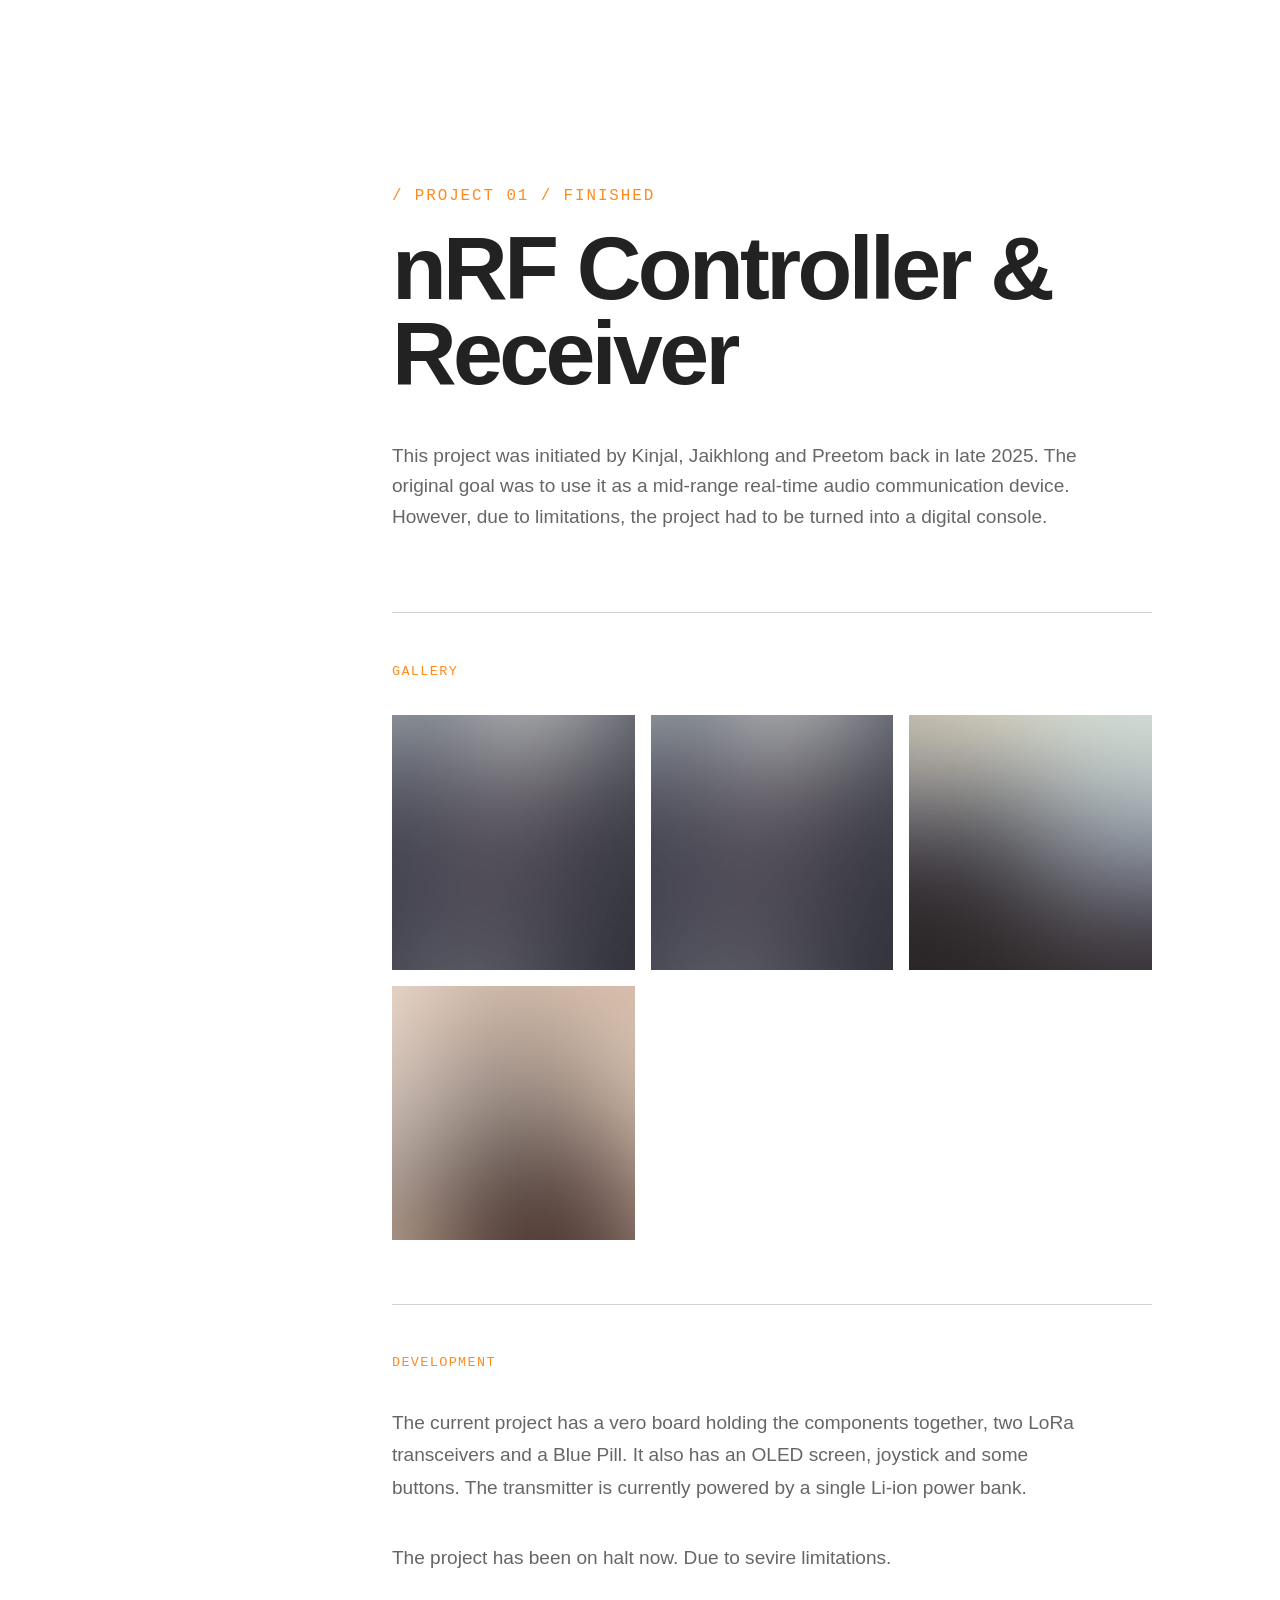
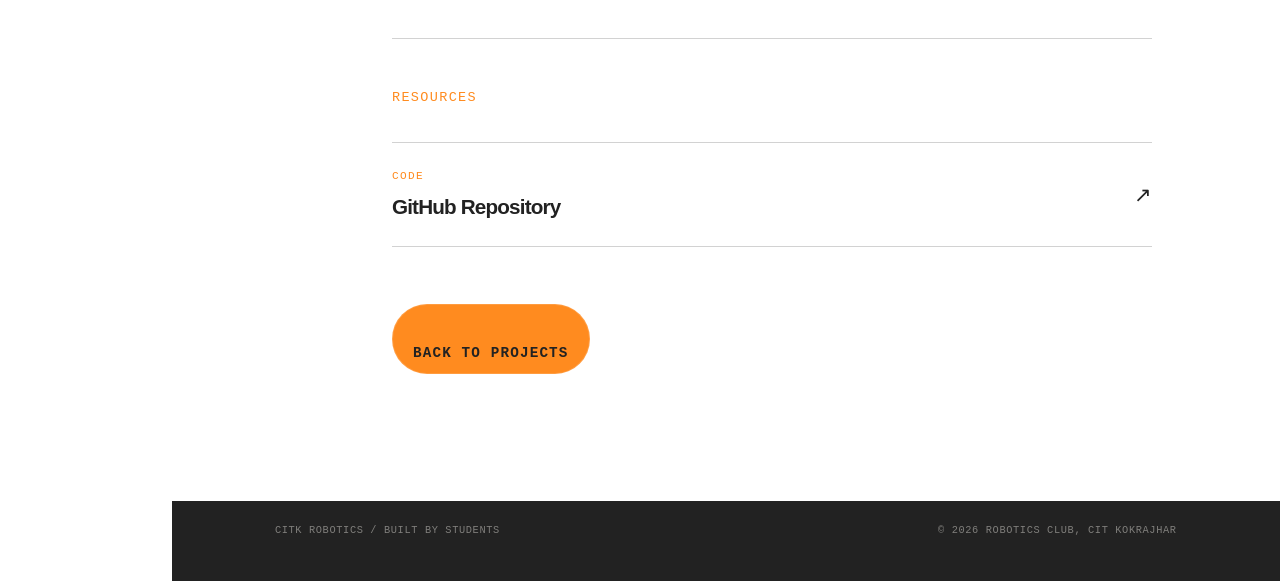
==== projects/LoRa-Console.html @ e8b90931 "the stm32 consoles from the 2025 techracy" ====
<!DOCTYPE HTML>
<html lang="en">

<head>
    <title>nRF Controller & Receiver | Robotics Club CITK</title>
    <meta charset="utf-8" />
    <meta name="viewport" content="width=device-width, initial-scale=1" />

    <link rel="stylesheet" href="../assets/css/main.css" />
    <link rel="stylesheet" href="../assets/css/project-page.css" />
    <link rel="icon" type="image/png" href="../images/ROBOTICS CLUB LOGO.png">
    <noscript>
        <link rel="stylesheet" href="../assets/css/noscript.css" />
    </noscript>
</head>
<body>

    <section id="sidebar">
        <div class="inner">
            <div class="brand"><img src="../images/HEADER LOGO.png" alt="Robotics Club CITK logo" /></div>

            <nav aria-label="Main navigation">
                <ul>
                    <li><a href="../index.html#intro">Home</a></li>
                    <li><a href="../index.html#projects" class="active" aria-current="page">Projects</a></li>
                </ul>
            </nav>
        </div>
    </section>

    <div id="wrapper">

    <main class="project-detail">


    <!-- =========================
        PROJECT HEADER
        ========================== -->

    <p class="eyebrow">
        / PROJECT 01 / FINISHED
    </p>

    <h1>
        nRF Controller & Receiver
    </h1>


    <!-- Short project description -->

    <p class="project-intro">
        This project was initiated by Kinjal, Jaikhlong and Preetom back in late 2025.
        The original goal was to use it as a mid-range real-time audio communication device.
        However, due to limitations, the project had to be turned into a digital console.
    </p>



        <!-- =========================
             SECTION 01
             GALLERY
             ========================== -->

        <section class="project-section">
            <div class="section-heading">
                <span>Gallery</span>
            </div>


            <div class="project-gallery">

                    <img
                        src="../images/pic02.jpg"
                        alt="nRF Controller & Receiver - Project prototype"
                        loading="lazy"
                    >

                    <img
                        src="../images/pic02.jpg"
                        alt="nRF Controller & Receiver - Prototype"
                        loading="lazy"
                    >

                    <img
                        src="../images/pic03.jpg"
                        alt="nRF Controller & Receiver - Electronics"
                        loading="lazy"
                    >

                    <img
                        src="../images/pic04.jpg"
                        alt="nRF Controller & Receiver - Digital console"
                        loading="lazy"
                    >
            </div>

        </section>



    <!-- =========================
    SECTION 02
    HARDWARE / OVERVIEW / ETC.
    ========================== -->

    <!-- <section class="project-section">

        
    </section> -->
    
    
    
    <!-- =========================
    SECTION 03
    ADDITIONAL INFORMATION
    ========================== -->
    
    <section class="project-section">
        
        <div class="section-heading">
            <span>Development</span>
        </div>
        <p>
            The current project has a vero board holding the components together,
            two LoRa transceivers and a Blue Pill. It also has an OLED screen,
            joystick and some buttons. The transmitter is currently powered by
            a single Li-ion power bank.
        </p>
        <p>
            The project has been on halt now. Due to sevire limitations.
        </p>

    </section>



    <!-- =========================
         SECTION 04
         RESOURCES
         ========================== -->

    <section class="project-section">

        <div class="section-heading">

            <span>Resources</span>
        </div>


        <div class="resource-list">


            <!-- GITHUB -->

            <a
                class="resource-link"
                href="https://github.com/YOUR-ORG/YOUR-REPO"
                target="_blank"
                rel="noopener noreferrer"
            >

                <div>

                    <span class="resource-type">
                        CODE
                    </span>

                    <h3>
                        GitHub Repository
                    </h3>

                </div>

                <span class="resource-arrow">
                    ↗
                </span>

            </a>

        </div>

    </section>



    <!-- =========================
         BACK TO PROJECTS
         ========================== -->

    <a
        class="button primary"
        href="../index.html#projects"
    >
        Back to projects
    </a>


    </main>

    </div>

    <footer id="footer" class="wrapper">
        <div class="inner">
            <p>CITK ROBOTICS / built by students</p>
            <p>&copy; 2026 Robotics Club, CIT Kokrajhar</p>
        </div>
    </footer>

    <script src="../assets/js/jquery.min.js"></script>
    <script src="../assets/js/jquery.scrollex.min.js"></script>
    <script src="../assets/js/browser.min.js"></script>
    <script src="../assets/js/breakpoints.min.js"></script>
    <script src="../assets/js/util.js"></script>
    <script src="../assets/js/main.js"></script>

<script>
(function () {
    'use strict';

    document.querySelectorAll('.project-gallery img').forEach(function (image) {
        image.addEventListener('click', function () {
            image.classList.toggle('is-enlarged');
        });
    });
}());
</script>

</body>
</html>
---- assets/css/main.css ----
@import url(fontawesome-all.min.css);

/*
	Hyperspace by HTML5 UP
	html5up.net | @ajlkn
	Free for personal and commercial use under the CCA 3.0 license (html5up.net/license)
*/

html,
body,
div,
span,
applet,
object,
iframe,
h1,
h2,
h3,
h4,
h5,
h6,
p,
blockquote,
pre,
a,
abbr,
acronym,
address,
big,
cite,
code,
del,
dfn,
em,
img,
ins,
kbd,
q,
s,
samp,
small,
strike,
strong,
sub,
sup,
tt,
var,
b,
u,
i,
center,
dl,
dt,
dd,
ol,
ul,
li,
fieldset,
form,
label,
legend,
table,
caption,
tbody,
tfoot,
thead,
tr,
th,
td,
article,
aside,
canvas,
details,
embed,
figure,
figcaption,
footer,
header,
hgroup,
menu,
nav,
output,
ruby,
section,
summary,
time,
mark,
audio,
video {
	margin: 0;
	padding: 0;
	border: 0;
	font-size: 100%;
	font: inherit;
	vertical-align: baseline;
}

article,
aside,
details,
figcaption,
figure,
footer,
header,
hgroup,
menu,
nav,
section {
	display: block;
}

body {
	line-height: 1;
}

ol,
ul {
	list-style: none;
}

blockquote,
q {
	quotes: none;
}

blockquote:before,
blockquote:after,
q:before,
q:after {
	content: '';
	content: none;
}

table {
	border-collapse: collapse;
	border-spacing: 0;
}

body {
	-webkit-text-size-adjust: none;
}

mark {
	background-color: transparent;
	color: inherit;
}

input::-moz-focus-inner {
	border: 0;
	padding: 0;
}

input,
select,
textarea {
	-moz-appearance: none;
	-webkit-appearance: none;
	-ms-appearance: none;
	appearance: none;
}

/* Basic */

@-ms-viewport {
	width: device-width;
}

body {
	-ms-overflow-style: scrollbar;
}

@media screen and (max-width: 480px) {

	html,
	body {
		min-width: 320px;
	}

}

html {
	box-sizing: border-box;
}

*,
*:before,
*:after {
	box-sizing: inherit;
}

body {
	background: #312450;
}

body.is-preload *,
body.is-preload *:before,
body.is-preload *:after {
	-moz-animation: none !important;
	-webkit-animation: none !important;
	-ms-animation: none !important;
	animation: none !important;
	-moz-transition: none !important;
	-webkit-transition: none !important;
	-ms-transition: none !important;
	transition: none !important;
}

/* Type */

body,
input,
select,
textarea {
	color: rgba(255, 255, 255, 0.55);
	font-family: Arial, Helvetica, sans-serif;
	font-size: 16.5pt;
	font-weight: normal;
	line-height: 1.75;
}

@media screen and (max-width: 1680px) {

	body,
	input,
	select,
	textarea {
		font-size: 13pt;
	}

}

@media screen and (max-width: 1280px) {

	body,
	input,
	select,
	textarea {
		font-size: 12pt;
	}

}

@media screen and (max-width: 360px) {

	body,
	input,
	select,
	textarea {
		font-size: 11pt;
	}

}

a {
	-moz-transition: color 0.2s ease, border-bottom-color 0.2s ease;
	-webkit-transition: color 0.2s ease, border-bottom-color 0.2s ease;
	-ms-transition: color 0.2s ease, border-bottom-color 0.2s ease;
	transition: color 0.2s ease, border-bottom-color 0.2s ease;
	border-bottom: dotted 1px rgba(255, 255, 255, 0.35);
	color: inherit;
	text-decoration: none;
}

a:hover {
	border-bottom-color: transparent;
	color: #ffffff;
}

strong,
b {
	color: #ffffff;
	font-weight: bold;
}

em,
i {
	font-style: italic;
}

p {
	margin: 0 0 2em 0;
}

h1,
h2,
h3,
h4,
h5,
h6 {
	color: #ffffff;
	font-weight: bold;
	line-height: 1.5;
	margin: 0 0 0.5em 0;
}

h1 a,
h2 a,
h3 a,
h4 a,
h5 a,
h6 a {
	color: inherit;
	text-decoration: none;
}

h1 {
	font-size: 2.75em;
}

h1.major {
	margin: 0 0 1.3em 0;
	position: relative;
	padding-bottom: 0.35em;
}

h1.major:after {
	background-image: -moz-linear-gradient(to right, #5e42a6, #b74e91);
	background-image: -webkit-linear-gradient(to right, #5e42a6, #b74e91);
	background-image: -ms-linear-gradient(to right, #5e42a6, #b74e91);
	background-image: linear-gradient(to right, #5e42a6, #b74e91);
	-moz-transition: max-width 0.2s ease;
	-webkit-transition: max-width 0.2s ease;
	-ms-transition: max-width 0.2s ease;
	transition: max-width 0.2s ease;
	border-radius: 0.2em;
	bottom: 0;
	content: '';
	height: 0.05em;
	position: absolute;
	right: 0;
	width: 100%;
}

h2 {
	font-size: 1.75em;
}

h3 {
	font-size: 1.1em;
}

h4 {
	font-size: 1em;
}

h5 {
	font-size: 0.8em;
}

h6 {
	font-size: 0.6em;
}

@media screen and (max-width: 736px) {

	h1 {
		font-size: 2em;
	}

	h2 {
		font-size: 1.25em;
	}

	h3 {
		font-size: 1em;
	}

	h4 {
		font-size: 0.8em;
	}

	h5 {
		font-size: 0.6em;
	}

	h6 {
		font-size: 0.6em;
	}

}

sub {
	font-size: 0.8em;
	position: relative;
	top: 0.5em;
}

sup {
	font-size: 0.8em;
	position: relative;
	top: -0.5em;
}

blockquote {
	border-left: solid 4px rgba(255, 255, 255, 0.15);
	font-style: italic;
	margin: 0 0 2em 0;
	padding: 0.5em 0 0.5em 2em;
}

code {
	background: rgba(255, 255, 255, 0.05);
	border-radius: 0.25em;
	border: solid 1px rgba(255, 255, 255, 0.15);
	font-family: "Courier New", monospace;
	font-size: 0.9em;
	margin: 0 0.25em;
	padding: 0.25em 0.65em;
}

pre {
	-webkit-overflow-scrolling: touch;
	font-family: "Courier New", monospace;
	font-size: 0.9em;
	margin: 0 0 2em 0;
}

pre code {
	display: block;
	line-height: 1.75em;
	padding: 1em 1.5em;
	overflow-x: auto;
}

hr {
	border: 0;
	border-bottom: solid 1px rgba(255, 255, 255, 0.15);
	margin: 2em 0;
}

hr.major {
	margin: 3em 0;
}

.align-left {
	text-align: left;
}

.align-center {
	text-align: center;
}

.align-right {
	text-align: right;
}

/* Row */

.row {
	display: flex;
	flex-wrap: wrap;
	box-sizing: border-box;
	align-items: stretch;
}

.row>* {
	box-sizing: border-box;
}

.row.gtr-uniform>*> :last-child {
	margin-bottom: 0;
}

.row.aln-left {
	justify-content: flex-start;
}

.row.aln-center {
	justify-content: center;
}

.row.aln-right {
	justify-content: flex-end;
}

.row.aln-top {
	align-items: flex-start;
}

.row.aln-middle {
	align-items: center;
}

.row.aln-bottom {
	align-items: flex-end;
}

.row>.imp {
	order: -1;
}

.row>.col-1 {
	width: 8.33333%;
}

.row>.off-1 {
	margin-left: 8.33333%;
}

.row>.col-2 {
	width: 16.66667%;
}

.row>.off-2 {
	margin-left: 16.66667%;
}

.row>.col-3 {
	width: 25%;
}

.row>.off-3 {
	margin-left: 25%;
}

.row>.col-4 {
	width: 33.33333%;
}

.row>.off-4 {
	margin-left: 33.33333%;
}

.row>.col-5 {
	width: 41.66667%;
}

.row>.off-5 {
	margin-left: 41.66667%;
}

.row>.col-6 {
	width: 50%;
}

.row>.off-6 {
	margin-left: 50%;
}

.row>.col-7 {
	width: 58.33333%;
}

.row>.off-7 {
	margin-left: 58.33333%;
}

.row>.col-8 {
	width: 66.66667%;
}

.row>.off-8 {
	margin-left: 66.66667%;
}

.row>.col-9 {
	width: 75%;
}

.row>.off-9 {
	margin-left: 75%;
}

.row>.col-10 {
	width: 83.33333%;
}

.row>.off-10 {
	margin-left: 83.33333%;
}

.row>.col-11 {
	width: 91.66667%;
}

.row>.off-11 {
	margin-left: 91.66667%;
}

.row>.col-12 {
	width: 100%;
}

.row>.off-12 {
	margin-left: 100%;
}

.row.gtr-0 {
	margin-top: 0;
	margin-left: 0em;
}

.row.gtr-0>* {
	padding: 0 0 0 0em;
}

.row.gtr-0.gtr-uniform {
	margin-top: 0em;
}

.row.gtr-0.gtr-uniform>* {
	padding-top: 0em;
}

.row.gtr-25 {
	margin-top: 0;
	margin-left: -0.375em;
}

.row.gtr-25>* {
	padding: 0 0 0 0.375em;
}

.row.gtr-25.gtr-uniform {
	margin-top: -0.375em;
}

.row.gtr-25.gtr-uniform>* {
	padding-top: 0.375em;
}

.row.gtr-50 {
	margin-top: 0;
	margin-left: -0.75em;
}

.row.gtr-50>* {
	padding: 0 0 0 0.75em;
}

.row.gtr-50.gtr-uniform {
	margin-top: -0.75em;
}

.row.gtr-50.gtr-uniform>* {
	padding-top: 0.75em;
}

.row {
	margin-top: 0;
	margin-left: -1.5em;
}

.row>* {
	padding: 0 0 0 1.5em;
}

.row.gtr-uniform {
	margin-top: -1.5em;
}

.row.gtr-uniform>* {
	padding-top: 1.5em;
}

.row.gtr-150 {
	margin-top: 0;
	margin-left: -2.25em;
}

.row.gtr-150>* {
	padding: 0 0 0 2.25em;
}

.row.gtr-150.gtr-uniform {
	margin-top: -2.25em;
}

.row.gtr-150.gtr-uniform>* {
	padding-top: 2.25em;
}

.row.gtr-200 {
	margin-top: 0;
	margin-left: -3em;
}

.row.gtr-200>* {
	padding: 0 0 0 3em;
}

.row.gtr-200.gtr-uniform {
	margin-top: -3em;
}

.row.gtr-200.gtr-uniform>* {
	padding-top: 3em;
}

@media screen and (max-width: 1680px) {

	.row {
		display: flex;
		flex-wrap: wrap;
		box-sizing: border-box;
		align-items: stretch;
	}

	.row>* {
		box-sizing: border-box;
	}

	.row.gtr-uniform>*> :last-child {
		margin-bottom: 0;
	}

	.row.aln-left {
		justify-content: flex-start;
	}

	.row.aln-center {
		justify-content: center;
	}

	.row.aln-right {
		justify-content: flex-end;
	}

	.row.aln-top {
		align-items: flex-start;
	}

	.row.aln-middle {
		align-items: center;
	}

	.row.aln-bottom {
		align-items: flex-end;
	}

	.row>.imp-xlarge {
		order: -1;
	}

	.row>.col-1-xlarge {
		width: 8.33333%;
	}

	.row>.off-1-xlarge {
		margin-left: 8.33333%;
	}

	.row>.col-2-xlarge {
		width: 16.66667%;
	}

	.row>.off-2-xlarge {
		margin-left: 16.66667%;
	}

	.row>.col-3-xlarge {
		width: 25%;
	}

	.row>.off-3-xlarge {
		margin-left: 25%;
	}

	.row>.col-4-xlarge {
		width: 33.33333%;
	}

	.row>.off-4-xlarge {
		margin-left: 33.33333%;
	}

	.row>.col-5-xlarge {
		width: 41.66667%;
	}

	.row>.off-5-xlarge {
		margin-left: 41.66667%;
	}

	.row>.col-6-xlarge {
		width: 50%;
	}

	.row>.off-6-xlarge {
		margin-left: 50%;
	}

	.row>.col-7-xlarge {
		width: 58.33333%;
	}

	.row>.off-7-xlarge {
		margin-left: 58.33333%;
	}

	.row>.col-8-xlarge {
		width: 66.66667%;
	}

	.row>.off-8-xlarge {
		margin-left: 66.66667%;
	}

	.row>.col-9-xlarge {
		width: 75%;
	}

	.row>.off-9-xlarge {
		margin-left: 75%;
	}

	.row>.col-10-xlarge {
		width: 83.33333%;
	}

	.row>.off-10-xlarge {
		margin-left: 83.33333%;
	}

	.row>.col-11-xlarge {
		width: 91.66667%;
	}

	.row>.off-11-xlarge {
		margin-left: 91.66667%;
	}

	.row>.col-12-xlarge {
		width: 100%;
	}

	.row>.off-12-xlarge {
		margin-left: 100%;
	}

	.row.gtr-0 {
		margin-top: 0;
		margin-left: 0em;
	}

	.row.gtr-0>* {
		padding: 0 0 0 0em;
	}

	.row.gtr-0.gtr-uniform {
		margin-top: 0em;
	}

	.row.gtr-0.gtr-uniform>* {
		padding-top: 0em;
	}

	.row.gtr-25 {
		margin-top: 0;
		margin-left: -0.375em;
	}

	.row.gtr-25>* {
		padding: 0 0 0 0.375em;
	}

	.row.gtr-25.gtr-uniform {
		margin-top: -0.375em;
	}

	.row.gtr-25.gtr-uniform>* {
		padding-top: 0.375em;
	}

	.row.gtr-50 {
		margin-top: 0;
		margin-left: -0.75em;
	}

	.row.gtr-50>* {
		padding: 0 0 0 0.75em;
	}

	.row.gtr-50.gtr-uniform {
		margin-top: -0.75em;
	}

	.row.gtr-50.gtr-uniform>* {
		padding-top: 0.75em;
	}

	.row {
		margin-top: 0;
		margin-left: -1.5em;
	}

	.row>* {
		padding: 0 0 0 1.5em;
	}

	.row.gtr-uniform {
		margin-top: -1.5em;
	}

	.row.gtr-uniform>* {
		padding-top: 1.5em;
	}

	.row.gtr-150 {
		margin-top: 0;
		margin-left: -2.25em;
	}

	.row.gtr-150>* {
		padding: 0 0 0 2.25em;
	}

	.row.gtr-150.gtr-uniform {
		margin-top: -2.25em;
	}

	.row.gtr-150.gtr-uniform>* {
		padding-top: 2.25em;
	}

	.row.gtr-200 {
		margin-top: 0;
		margin-left: -3em;
	}

	.row.gtr-200>* {
		padding: 0 0 0 3em;
	}

	.row.gtr-200.gtr-uniform {
		margin-top: -3em;
	}

	.row.gtr-200.gtr-uniform>* {
		padding-top: 3em;
	}

}

@media screen and (max-width: 1280px) {

	.row {
		display: flex;
		flex-wrap: wrap;
		box-sizing: border-box;
		align-items: stretch;
	}

	.row>* {
		box-sizing: border-box;
	}

	.row.gtr-uniform>*> :last-child {
		margin-bottom: 0;
	}

	.row.aln-left {
		justify-content: flex-start;
	}

	.row.aln-center {
		justify-content: center;
	}

	.row.aln-right {
		justify-content: flex-end;
	}

	.row.aln-top {
		align-items: flex-start;
	}

	.row.aln-middle {
		align-items: center;
	}

	.row.aln-bottom {
		align-items: flex-end;
	}

	.row>.imp-large {
		order: -1;
	}

	.row>.col-1-large {
		width: 8.33333%;
	}

	.row>.off-1-large {
		margin-left: 8.33333%;
	}

	.row>.col-2-large {
		width: 16.66667%;
	}

	.row>.off-2-large {
		margin-left: 16.66667%;
	}

	.row>.col-3-large {
		width: 25%;
	}

	.row>.off-3-large {
		margin-left: 25%;
	}

	.row>.col-4-large {
		width: 33.33333%;
	}

	.row>.off-4-large {
		margin-left: 33.33333%;
	}

	.row>.col-5-large {
		width: 41.66667%;
	}

	.row>.off-5-large {
		margin-left: 41.66667%;
	}

	.row>.col-6-large {
		width: 50%;
	}

	.row>.off-6-large {
		margin-left: 50%;
	}

	.row>.col-7-large {
		width: 58.33333%;
	}

	.row>.off-7-large {
		margin-left: 58.33333%;
	}

	.row>.col-8-large {
		width: 66.66667%;
	}

	.row>.off-8-large {
		margin-left: 66.66667%;
	}

	.row>.col-9-large {
		width: 75%;
	}

	.row>.off-9-large {
		margin-left: 75%;
	}

	.row>.col-10-large {
		width: 83.33333%;
	}

	.row>.off-10-large {
		margin-left: 83.33333%;
	}

	.row>.col-11-large {
		width: 91.66667%;
	}

	.row>.off-11-large {
		margin-left: 91.66667%;
	}

	.row>.col-12-large {
		width: 100%;
	}

	.row>.off-12-large {
		margin-left: 100%;
	}

	.row.gtr-0 {
		margin-top: 0;
		margin-left: 0em;
	}

	.row.gtr-0>* {
		padding: 0 0 0 0em;
	}

	.row.gtr-0.gtr-uniform {
		margin-top: 0em;
	}

	.row.gtr-0.gtr-uniform>* {
		padding-top: 0em;
	}

	.row.gtr-25 {
		margin-top: 0;
		margin-left: -0.375em;
	}

	.row.gtr-25>* {
		padding: 0 0 0 0.375em;
	}

	.row.gtr-25.gtr-uniform {
		margin-top: -0.375em;
	}

	.row.gtr-25.gtr-uniform>* {
		padding-top: 0.375em;
	}

	.row.gtr-50 {
		margin-top: 0;
		margin-left: -0.75em;
	}

	.row.gtr-50>* {
		padding: 0 0 0 0.75em;
	}

	.row.gtr-50.gtr-uniform {
		margin-top: -0.75em;
	}

	.row.gtr-50.gtr-uniform>* {
		padding-top: 0.75em;
	}

	.row {
		margin-top: 0;
		margin-left: -1.5em;
	}

	.row>* {
		padding: 0 0 0 1.5em;
	}

	.row.gtr-uniform {
		margin-top: -1.5em;
	}

	.row.gtr-uniform>* {
		padding-top: 1.5em;
	}

	.row.gtr-150 {
		margin-top: 0;
		margin-left: -2.25em;
	}

	.row.gtr-150>* {
		padding: 0 0 0 2.25em;
	}

	.row.gtr-150.gtr-uniform {
		margin-top: -2.25em;
	}

	.row.gtr-150.gtr-uniform>* {
		padding-top: 2.25em;
	}

	.row.gtr-200 {
		margin-top: 0;
		margin-left: -3em;
	}

	.row.gtr-200>* {
		padding: 0 0 0 3em;
	}

	.row.gtr-200.gtr-uniform {
		margin-top: -3em;
	}

	.row.gtr-200.gtr-uniform>* {
		padding-top: 3em;
	}

}

@media screen and (max-width: 980px) {

	.row {
		display: flex;
		flex-wrap: wrap;
		box-sizing: border-box;
		align-items: stretch;
	}

	.row>* {
		box-sizing: border-box;
	}

	.row.gtr-uniform>*> :last-child {
		margin-bottom: 0;
	}

	.row.aln-left {
		justify-content: flex-start;
	}

	.row.aln-center {
		justify-content: center;
	}

	.row.aln-right {
		justify-content: flex-end;
	}

	.row.aln-top {
		align-items: flex-start;
	}

	.row.aln-middle {
		align-items: center;
	}

	.row.aln-bottom {
		align-items: flex-end;
	}

	.row>.imp-medium {
		order: -1;
	}

	.row>.col-1-medium {
		width: 8.33333%;
	}

	.row>.off-1-medium {
		margin-left: 8.33333%;
	}

	.row>.col-2-medium {
		width: 16.66667%;
	}

	.row>.off-2-medium {
		margin-left: 16.66667%;
	}

	.row>.col-3-medium {
		width: 25%;
	}

	.row>.off-3-medium {
		margin-left: 25%;
	}

	.row>.col-4-medium {
		width: 33.33333%;
	}

	.row>.off-4-medium {
		margin-left: 33.33333%;
	}

	.row>.col-5-medium {
		width: 41.66667%;
	}

	.row>.off-5-medium {
		margin-left: 41.66667%;
	}

	.row>.col-6-medium {
		width: 50%;
	}

	.row>.off-6-medium {
		margin-left: 50%;
	}

	.row>.col-7-medium {
		width: 58.33333%;
	}

	.row>.off-7-medium {
		margin-left: 58.33333%;
	}

	.row>.col-8-medium {
		width: 66.66667%;
	}

	.row>.off-8-medium {
		margin-left: 66.66667%;
	}

	.row>.col-9-medium {
		width: 75%;
	}

	.row>.off-9-medium {
		margin-left: 75%;
	}

	.row>.col-10-medium {
		width: 83.33333%;
	}

	.row>.off-10-medium {
		margin-left: 83.33333%;
	}

	.row>.col-11-medium {
		width: 91.66667%;
	}

	.row>.off-11-medium {
		margin-left: 91.66667%;
	}

	.row>.col-12-medium {
		width: 100%;
	}

	.row>.off-12-medium {
		margin-left: 100%;
	}

	.row.gtr-0 {
		margin-top: 0;
		margin-left: 0em;
	}

	.row.gtr-0>* {
		padding: 0 0 0 0em;
	}

	.row.gtr-0.gtr-uniform {
		margin-top: 0em;
	}

	.row.gtr-0.gtr-uniform>* {
		padding-top: 0em;
	}

	.row.gtr-25 {
		margin-top: 0;
		margin-left: -0.375em;
	}

	.row.gtr-25>* {
		padding: 0 0 0 0.375em;
	}

	.row.gtr-25.gtr-uniform {
		margin-top: -0.375em;
	}

	.row.gtr-25.gtr-uniform>* {
		padding-top: 0.375em;
	}

	.row.gtr-50 {
		margin-top: 0;
		margin-left: -0.75em;
	}

	.row.gtr-50>* {
		padding: 0 0 0 0.75em;
	}

	.row.gtr-50.gtr-uniform {
		margin-top: -0.75em;
	}

	.row.gtr-50.gtr-uniform>* {
		padding-top: 0.75em;
	}

	.row {
		margin-top: 0;
		margin-left: -1.5em;
	}

	.row>* {
		padding: 0 0 0 1.5em;
	}

	.row.gtr-uniform {
		margin-top: -1.5em;
	}

	.row.gtr-uniform>* {
		padding-top: 1.5em;
	}

	.row.gtr-150 {
		margin-top: 0;
		margin-left: -2.25em;
	}

	.row.gtr-150>* {
		padding: 0 0 0 2.25em;
	}

	.row.gtr-150.gtr-uniform {
		margin-top: -2.25em;
	}

	.row.gtr-150.gtr-uniform>* {
		padding-top: 2.25em;
	}

	.row.gtr-200 {
		margin-top: 0;
		margin-left: -3em;
	}

	.row.gtr-200>* {
		padding: 0 0 0 3em;
	}

	.row.gtr-200.gtr-uniform {
		margin-top: -3em;
	}

	.row.gtr-200.gtr-uniform>* {
		padding-top: 3em;
	}

}

@media screen and (max-width: 736px) {

	.row {
		display: flex;
		flex-wrap: wrap;
		box-sizing: border-box;
		align-items: stretch;
	}

	.row>* {
		box-sizing: border-box;
	}

	.row.gtr-uniform>*> :last-child {
		margin-bottom: 0;
	}

	.row.aln-left {
		justify-content: flex-start;
	}

	.row.aln-center {
		justify-content: center;
	}

	.row.aln-right {
		justify-content: flex-end;
	}

	.row.aln-top {
		align-items: flex-start;
	}

	.row.aln-middle {
		align-items: center;
	}

	.row.aln-bottom {
		align-items: flex-end;
	}

	.row>.imp-small {
		order: -1;
	}

	.row>.col-1-small {
		width: 8.33333%;
	}

	.row>.off-1-small {
		margin-left: 8.33333%;
	}

	.row>.col-2-small {
		width: 16.66667%;
	}

	.row>.off-2-small {
		margin-left: 16.66667%;
	}

	.row>.col-3-small {
		width: 25%;
	}

	.row>.off-3-small {
		margin-left: 25%;
	}

	.row>.col-4-small {
		width: 33.33333%;
	}

	.row>.off-4-small {
		margin-left: 33.33333%;
	}

	.row>.col-5-small {
		width: 41.66667%;
	}

	.row>.off-5-small {
		margin-left: 41.66667%;
	}

	.row>.col-6-small {
		width: 50%;
	}

	.row>.off-6-small {
		margin-left: 50%;
	}

	.row>.col-7-small {
		width: 58.33333%;
	}

	.row>.off-7-small {
		margin-left: 58.33333%;
	}

	.row>.col-8-small {
		width: 66.66667%;
	}

	.row>.off-8-small {
		margin-left: 66.66667%;
	}

	.row>.col-9-small {
		width: 75%;
	}

	.row>.off-9-small {
		margin-left: 75%;
	}

	.row>.col-10-small {
		width: 83.33333%;
	}

	.row>.off-10-small {
		margin-left: 83.33333%;
	}

	.row>.col-11-small {
		width: 91.66667%;
	}

	.row>.off-11-small {
		margin-left: 91.66667%;
	}

	.row>.col-12-small {
		width: 100%;
	}

	.row>.off-12-small {
		margin-left: 100%;
	}

	.row.gtr-0 {
		margin-top: 0;
		margin-left: 0em;
	}

	.row.gtr-0>* {
		padding: 0 0 0 0em;
	}

	.row.gtr-0.gtr-uniform {
		margin-top: 0em;
	}

	.row.gtr-0.gtr-uniform>* {
		padding-top: 0em;
	}

	.row.gtr-25 {
		margin-top: 0;
		margin-left: -0.375em;
	}

	.row.gtr-25>* {
		padding: 0 0 0 0.375em;
	}

	.row.gtr-25.gtr-uniform {
		margin-top: -0.375em;
	}

	.row.gtr-25.gtr-uniform>* {
		padding-top: 0.375em;
	}

	.row.gtr-50 {
		margin-top: 0;
		margin-left: -0.75em;
	}

	.row.gtr-50>* {
		padding: 0 0 0 0.75em;
	}

	.row.gtr-50.gtr-uniform {
		margin-top: -0.75em;
	}

	.row.gtr-50.gtr-uniform>* {
		padding-top: 0.75em;
	}

	.row {
		margin-top: 0;
		margin-left: -1.5em;
	}

	.row>* {
		padding: 0 0 0 1.5em;
	}

	.row.gtr-uniform {
		margin-top: -1.5em;
	}

	.row.gtr-uniform>* {
		padding-top: 1.5em;
	}

	.row.gtr-150 {
		margin-top: 0;
		margin-left: -2.25em;
	}

	.row.gtr-150>* {
		padding: 0 0 0 2.25em;
	}

	.row.gtr-150.gtr-uniform {
		margin-top: -2.25em;
	}

	.row.gtr-150.gtr-uniform>* {
		padding-top: 2.25em;
	}

	.row.gtr-200 {
		margin-top: 0;
		margin-left: -3em;
	}

	.row.gtr-200>* {
		padding: 0 0 0 3em;
	}

	.row.gtr-200.gtr-uniform {
		margin-top: -3em;
	}

	.row.gtr-200.gtr-uniform>* {
		padding-top: 3em;
	}

}

@media screen and (max-width: 480px) {

	.row {
		display: flex;
		flex-wrap: wrap;
		box-sizing: border-box;
		align-items: stretch;
	}

	.row>* {
		box-sizing: border-box;
	}

	.row.gtr-uniform>*> :last-child {
		margin-bottom: 0;
	}

	.row.aln-left {
		justify-content: flex-start;
	}

	.row.aln-center {
		justify-content: center;
	}

	.row.aln-right {
		justify-content: flex-end;
	}

	.row.aln-top {
		align-items: flex-start;
	}

	.row.aln-middle {
		align-items: center;
	}

	.row.aln-bottom {
		align-items: flex-end;
	}

	.row>.imp-xsmall {
		order: -1;
	}

	.row>.col-1-xsmall {
		width: 8.33333%;
	}

	.row>.off-1-xsmall {
		margin-left: 8.33333%;
	}

	.row>.col-2-xsmall {
		width: 16.66667%;
	}

	.row>.off-2-xsmall {
		margin-left: 16.66667%;
	}

	.row>.col-3-xsmall {
		width: 25%;
	}

	.row>.off-3-xsmall {
		margin-left: 25%;
	}

	.row>.col-4-xsmall {
		width: 33.33333%;
	}

	.row>.off-4-xsmall {
		margin-left: 33.33333%;
	}

	.row>.col-5-xsmall {
		width: 41.66667%;
	}

	.row>.off-5-xsmall {
		margin-left: 41.66667%;
	}

	.row>.col-6-xsmall {
		width: 50%;
	}

	.row>.off-6-xsmall {
		margin-left: 50%;
	}

	.row>.col-7-xsmall {
		width: 58.33333%;
	}

	.row>.off-7-xsmall {
		margin-left: 58.33333%;
	}

	.row>.col-8-xsmall {
		width: 66.66667%;
	}

	.row>.off-8-xsmall {
		margin-left: 66.66667%;
	}

	.row>.col-9-xsmall {
		width: 75%;
	}

	.row>.off-9-xsmall {
		margin-left: 75%;
	}

	.row>.col-10-xsmall {
		width: 83.33333%;
	}

	.row>.off-10-xsmall {
		margin-left: 83.33333%;
	}

	.row>.col-11-xsmall {
		width: 91.66667%;
	}

	.row>.off-11-xsmall {
		margin-left: 91.66667%;
	}

	.row>.col-12-xsmall {
		width: 100%;
	}

	.row>.off-12-xsmall {
		margin-left: 100%;
	}

	.row.gtr-0 {
		margin-top: 0;
		margin-left: 0em;
	}

	.row.gtr-0>* {
		padding: 0 0 0 0em;
	}

	.row.gtr-0.gtr-uniform {
		margin-top: 0em;
	}

	.row.gtr-0.gtr-uniform>* {
		padding-top: 0em;
	}

	.row.gtr-25 {
		margin-top: 0;
		margin-left: -0.375em;
	}

	.row.gtr-25>* {
		padding: 0 0 0 0.375em;
	}

	.row.gtr-25.gtr-uniform {
		margin-top: -0.375em;
	}

	.row.gtr-25.gtr-uniform>* {
		padding-top: 0.375em;
	}

	.row.gtr-50 {
		margin-top: 0;
		margin-left: -0.75em;
	}

	.row.gtr-50>* {
		padding: 0 0 0 0.75em;
	}

	.row.gtr-50.gtr-uniform {
		margin-top: -0.75em;
	}

	.row.gtr-50.gtr-uniform>* {
		padding-top: 0.75em;
	}

	.row {
		margin-top: 0;
		margin-left: -1.5em;
	}

	.row>* {
		padding: 0 0 0 1.5em;
	}

	.row.gtr-uniform {
		margin-top: -1.5em;
	}

	.row.gtr-uniform>* {
		padding-top: 1.5em;
	}

	.row.gtr-150 {
		margin-top: 0;
		margin-left: -2.25em;
	}

	.row.gtr-150>* {
		padding: 0 0 0 2.25em;
	}

	.row.gtr-150.gtr-uniform {
		margin-top: -2.25em;
	}

	.row.gtr-150.gtr-uniform>* {
		padding-top: 2.25em;
	}

	.row.gtr-200 {
		margin-top: 0;
		margin-left: -3em;
	}

	.row.gtr-200>* {
		padding: 0 0 0 3em;
	}

	.row.gtr-200.gtr-uniform {
		margin-top: -3em;
	}

	.row.gtr-200.gtr-uniform>* {
		padding-top: 3em;
	}

}

/* Box */

.box {
	border-radius: 0.25em;
	border: solid 1px rgba(255, 255, 255, 0.15);
	margin-bottom: 2em;
	padding: 1.5em;
}

.box> :last-child,
.box> :last-child> :last-child,
.box> :last-child> :last-child> :last-child {
	margin-bottom: 0;
}

.box.alt {
	border: 0;
	border-radius: 0;
	padding: 0;
}

/* Button */

input[type="submit"],
input[type="reset"],
input[type="button"],
button,
.button {
	-moz-appearance: none;
	-webkit-appearance: none;
	-ms-appearance: none;
	appearance: none;
	-moz-transition: border-color 0.2s ease;
	-webkit-transition: border-color 0.2s ease;
	-ms-transition: border-color 0.2s ease;
	transition: border-color 0.2s ease;
	background-color: transparent;
	border: solid 1px !important;
	border-color: rgba(255, 255, 255, 0.15) !important;
	border-radius: 3em;
	color: #ffffff !important;
	cursor: pointer;
	display: inline-block;
	font-size: 0.6em;
	font-weight: bold;
	height: calc(4.75em + 2px);
	letter-spacing: 0.25em;
	line-height: 4.75em;
	outline: 0;
	padding: 0 3.75em;
	position: relative;
	text-align: center;
	text-decoration: none;
	text-transform: uppercase;
	white-space: nowrap;
}

input[type="submit"]:after,
input[type="reset"]:after,
input[type="button"]:after,
button:after,
.button:after {
	-moz-transform: scale(0.25);
	-webkit-transform: scale(0.25);
	-ms-transform: scale(0.25);
	transform: scale(0.25);
	pointer-events: none;
	-moz-transition: opacity 0.2s ease, -moz-transform 0.2s ease;
	-webkit-transition: opacity 0.2s ease, -webkit-transform 0.2s ease;
	-ms-transition: opacity 0.2s ease, -ms-transform 0.2s ease;
	transition: opacity 0.2s ease, transform 0.2s ease;
	background: #ffffff;
	border-radius: 3em;
	content: '';
	height: 100%;
	left: 0;
	opacity: 0;
	position: absolute;
	top: 0;
	width: 100%;
}

input[type="submit"].icon:before,
input[type="reset"].icon:before,
input[type="button"].icon:before,
button.icon:before,
.button.icon:before {
	margin-right: 0.75em;
}

input[type="submit"].fit,
input[type="reset"].fit,
input[type="button"].fit,
button.fit,
.button.fit {
	width: 100%;
}

input[type="submit"].small,
input[type="reset"].small,
input[type="button"].small,
button.small,
.button.small {
	font-size: 0.4em;
}

input[type="submit"].large,
input[type="reset"].large,
input[type="button"].large,
button.large,
.button.large {
	font-size: 0.8em;
}

input[type="submit"].primary,
input[type="reset"].primary,
input[type="button"].primary,
button.primary,
.button.primary {
	background-color: #ffffff;
	color: #312450 !important;
}

input[type="submit"].primary:after,
input[type="reset"].primary:after,
input[type="button"].primary:after,
button.primary:after,
.button.primary:after {
	display: none;
}

input[type="submit"].disabled,
input[type="submit"]:disabled,
input[type="reset"].disabled,
input[type="reset"]:disabled,
input[type="button"].disabled,
input[type="button"]:disabled,
button.disabled,
button:disabled,
.button.disabled,
.button:disabled {
	cursor: default;
	opacity: 0.5;
	pointer-events: none;
}

input[type="submit"]:hover,
input[type="reset"]:hover,
input[type="button"]:hover,
button:hover,
.button:hover {
	border-color: rgba(255, 255, 255, 0.55) !important;
}

input[type="submit"]:hover:after,
input[type="reset"]:hover:after,
input[type="button"]:hover:after,
button:hover:after,
.button:hover:after {
	opacity: 0.05;
	-moz-transform: scale(1);
	-webkit-transform: scale(1);
	-ms-transform: scale(1);
	transform: scale(1);
}

input[type="submit"]:hover:active,
input[type="reset"]:hover:active,
input[type="button"]:hover:active,
button:hover:active,
.button:hover:active {
	border-color: #ffffff !important;
}

input[type="submit"]:hover:active:after,
input[type="reset"]:hover:active:after,
input[type="button"]:hover:active:after,
button:hover:active:after,
.button:hover:active:after {
	opacity: 0.1;
}

/* Features */

.features {
	display: -moz-flex;
	display: -webkit-flex;
	display: -ms-flex;
	display: flex;
	-moz-flex-wrap: wrap;
	-webkit-flex-wrap: wrap;
	-ms-flex-wrap: wrap;
	flex-wrap: wrap;
	border-radius: 0.25em;
	border: solid 1px rgba(255, 255, 255, 0.15);
	background: rgba(255, 255, 255, 0.05);
	margin: 0 0 2em 0;
}

.features section {
	padding: 3.5em 3em 1em 7em;
	width: 50%;
	border-top: solid 1px rgba(255, 255, 255, 0.15);
	position: relative;
}

.features section:nth-child(-n + 2) {
	border-top-width: 0;
}

.features section:nth-child(2n) {
	border-left: solid 1px rgba(255, 255, 255, 0.15);
}

.features section .icon {
	-moz-transition: opacity 0.5s ease, -moz-transform 0.5s ease;
	-webkit-transition: opacity 0.5s ease, -webkit-transform 0.5s ease;
	-ms-transition: opacity 0.5s ease, -ms-transform 0.5s ease;
	transition: opacity 0.5s ease, transform 0.5s ease;
	-moz-transition-delay: 1s;
	-webkit-transition-delay: 1s;
	-ms-transition-delay: 1s;
	transition-delay: 1s;
	-moz-transform: scale(1);
	-webkit-transform: scale(1);
	-ms-transform: scale(1);
	transform: scale(1);
	position: absolute;
	left: 3em;
	top: 3em;
	opacity: 1;
}

.features section:nth-child(1) .icon {
	-moz-transition-delay: 0.15s;
	-webkit-transition-delay: 0.15s;
	-ms-transition-delay: 0.15s;
	transition-delay: 0.15s;
}

.features section:nth-child(2) .icon {
	-moz-transition-delay: 0.3s;
	-webkit-transition-delay: 0.3s;
	-ms-transition-delay: 0.3s;
	transition-delay: 0.3s;
}

.features section:nth-child(3) .icon {
	-moz-transition-delay: 0.45s;
	-webkit-transition-delay: 0.45s;
	-ms-transition-delay: 0.45s;
	transition-delay: 0.45s;
}

.features section:nth-child(4) .icon {
	-moz-transition-delay: 0.6s;
	-webkit-transition-delay: 0.6s;
	-ms-transition-delay: 0.6s;
	transition-delay: 0.6s;
}

.features section:nth-child(5) .icon {
	-moz-transition-delay: 0.75s;
	-webkit-transition-delay: 0.75s;
	-ms-transition-delay: 0.75s;
	transition-delay: 0.75s;
}

.features section:nth-child(6) .icon {
	-moz-transition-delay: 0.9s;
	-webkit-transition-delay: 0.9s;
	-ms-transition-delay: 0.9s;
	transition-delay: 0.9s;
}

.features section:nth-child(7) .icon {
	-moz-transition-delay: 1.05s;
	-webkit-transition-delay: 1.05s;
	-ms-transition-delay: 1.05s;
	transition-delay: 1.05s;
}

.features section:nth-child(8) .icon {
	-moz-transition-delay: 1.2s;
	-webkit-transition-delay: 1.2s;
	-ms-transition-delay: 1.2s;
	transition-delay: 1.2s;
}

.features section:nth-child(9) .icon {
	-moz-transition-delay: 1.35s;
	-webkit-transition-delay: 1.35s;
	-ms-transition-delay: 1.35s;
	transition-delay: 1.35s;
}

.features section:nth-child(10) .icon {
	-moz-transition-delay: 1.5s;
	-webkit-transition-delay: 1.5s;
	-ms-transition-delay: 1.5s;
	transition-delay: 1.5s;
}

.features section:nth-child(11) .icon {
	-moz-transition-delay: 1.65s;
	-webkit-transition-delay: 1.65s;
	-ms-transition-delay: 1.65s;
	transition-delay: 1.65s;
}

.features section:nth-child(12) .icon {
	-moz-transition-delay: 1.8s;
	-webkit-transition-delay: 1.8s;
	-ms-transition-delay: 1.8s;
	transition-delay: 1.8s;
}

.features section:nth-child(13) .icon {
	-moz-transition-delay: 1.95s;
	-webkit-transition-delay: 1.95s;
	-ms-transition-delay: 1.95s;
	transition-delay: 1.95s;
}

.features section:nth-child(14) .icon {
	-moz-transition-delay: 2.1s;
	-webkit-transition-delay: 2.1s;
	-ms-transition-delay: 2.1s;
	transition-delay: 2.1s;
}

.features section:nth-child(15) .icon {
	-moz-transition-delay: 2.25s;
	-webkit-transition-delay: 2.25s;
	-ms-transition-delay: 2.25s;
	transition-delay: 2.25s;
}

.features section:nth-child(16) .icon {
	-moz-transition-delay: 2.4s;
	-webkit-transition-delay: 2.4s;
	-ms-transition-delay: 2.4s;
	transition-delay: 2.4s;
}

.features section:nth-child(17) .icon {
	-moz-transition-delay: 2.55s;
	-webkit-transition-delay: 2.55s;
	-ms-transition-delay: 2.55s;
	transition-delay: 2.55s;
}

.features section:nth-child(18) .icon {
	-moz-transition-delay: 2.7s;
	-webkit-transition-delay: 2.7s;
	-ms-transition-delay: 2.7s;
	transition-delay: 2.7s;
}

.features section:nth-child(19) .icon {
	-moz-transition-delay: 2.85s;
	-webkit-transition-delay: 2.85s;
	-ms-transition-delay: 2.85s;
	transition-delay: 2.85s;
}

.features section:nth-child(20) .icon {
	-moz-transition-delay: 3s;
	-webkit-transition-delay: 3s;
	-ms-transition-delay: 3s;
	transition-delay: 3s;
}

.features.inactive section .icon {
	-moz-transform: scale(0.5);
	-webkit-transform: scale(0.5);
	-ms-transform: scale(0.5);
	transform: scale(0.5);
	opacity: 0;
}

@media screen and (max-width: 980px) {

	.features {
		display: block;
	}

	.features section {
		border-top-width: 1px !important;
		border-left-width: 0 !important;
		width: 100%;
	}

	.features section:first-child {
		border-top-width: 0 !important;
	}

}

@media screen and (max-width: 736px) {

	.features section {
		padding: 2.5em 1.5em 0.1em 5.5em;
	}

	.features section .icon {
		left: 1.5em;
		top: 2em;
	}

}

@media screen and (max-width: 480px) {

	.features section {
		padding: 2em 1.5em 0.1em 1.5em;
	}

	.features section .icon {
		left: 0;
		position: relative;
		top: 0;
	}

}

/* Form */

form {
	margin: 0 0 2em 0;
}

form> :last-child {
	margin-bottom: 0;
}

form>.fields {
	display: -moz-flex;
	display: -webkit-flex;
	display: -ms-flex;
	display: flex;
	-moz-flex-wrap: wrap;
	-webkit-flex-wrap: wrap;
	-ms-flex-wrap: wrap;
	flex-wrap: wrap;
	width: calc(100% + 3em);
	margin: -1.5em 0 2em -1.5em;
}

form>.fields>.field {
	-moz-flex-grow: 0;
	-webkit-flex-grow: 0;
	-ms-flex-grow: 0;
	flex-grow: 0;
	-moz-flex-shrink: 0;
	-webkit-flex-shrink: 0;
	-ms-flex-shrink: 0;
	flex-shrink: 0;
	padding: 1.5em 0 0 1.5em;
	width: calc(100% - 1.5em);
}

form>.fields>.field.half {
	width: calc(50% - 0.75em);
}

form>.fields>.field.third {
	width: calc(100%/3 - 0.5em);
}

form>.fields>.field.quarter {
	width: calc(25% - 0.375em);
}

@media screen and (max-width: 480px) {

	form>.fields {
		width: calc(100% + 3em);
		margin: -1.5em 0 2em -1.5em;
	}

	form>.fields>.field {
		padding: 1.5em 0 0 1.5em;
		width: calc(100% - 1.5em);
	}

	form>.fields>.field.half {
		width: calc(100% - 1.5em);
	}

	form>.fields>.field.third {
		width: calc(100% - 1.5em);
	}

	form>.fields>.field.quarter {
		width: calc(100% - 1.5em);
	}

}

label {
	color: #ffffff;
	font-weight: bold;
	line-height: 1.5;
	margin: 0 0 0.7em 0;
	display: block;
	font-size: 1.1em;
}

input[type="text"],
input[type="password"],
input[type="email"],
input[type="tel"],
select,
textarea {
	-moz-appearance: none;
	-webkit-appearance: none;
	-ms-appearance: none;
	appearance: none;
	background: rgba(255, 255, 255, 0.05);
	border-radius: 0.25em;
	border: none;
	border: solid 1px rgba(255, 255, 255, 0.15);
	color: inherit;
	display: block;
	outline: 0;
	padding: 0 1em;
	text-decoration: none;
	width: 100%;
}

input[type="text"]:invalid,
input[type="password"]:invalid,
input[type="email"]:invalid,
input[type="tel"]:invalid,
select:invalid,
textarea:invalid {
	box-shadow: none;
}

input[type="text"]:focus,
input[type="password"]:focus,
input[type="email"]:focus,
input[type="tel"]:focus,
select:focus,
textarea:focus {
	border-color: #ffffff;
	box-shadow: 0 0 0 1px #ffffff;
}

select {
	background-image: url("data:image/svg+xml;charset=utf8,%3Csvg xmlns='http://www.w3.org/2000/svg' width='40' height='40' preserveAspectRatio='none' viewBox='0 0 40 40'%3E%3Cpath d='M9.4,12.3l10.4,10.4l10.4-10.4c0.2-0.2,0.5-0.4,0.9-0.4c0.3,0,0.6,0.1,0.9,0.4l3.3,3.3c0.2,0.2,0.4,0.5,0.4,0.9 c0,0.4-0.1,0.6-0.4,0.9L20.7,31.9c-0.2,0.2-0.5,0.4-0.9,0.4c-0.3,0-0.6-0.1-0.9-0.4L4.3,17.3c-0.2-0.2-0.4-0.5-0.4-0.9 c0-0.4,0.1-0.6,0.4-0.9l3.3-3.3c0.2-0.2,0.5-0.4,0.9-0.4S9.1,12.1,9.4,12.3z' fill='rgba(255, 255, 255, 0.15)' /%3E%3C/svg%3E");
	background-size: 1.25rem;
	background-repeat: no-repeat;
	background-position: calc(100% - 1rem) center;
	height: 2.75em;
	padding-right: 2.75em;
	text-overflow: ellipsis;
}

select option {
	color: #ffffff;
	background: #312450;
}

select:focus::-ms-value {
	background-color: transparent;
}

select::-ms-expand {
	display: none;
}

input[type="text"],
input[type="password"],
input[type="email"],
select {
	height: 2.75em;
}

textarea {
	padding: 0.75em 1em;
}

body.is-ie textarea {
	min-height: 10em;
}

input[type="checkbox"],
input[type="radio"] {
	-moz-appearance: none;
	-webkit-appearance: none;
	-ms-appearance: none;
	appearance: none;
	display: block;
	float: left;
	margin-right: -2em;
	opacity: 0;
	width: 1em;
	z-index: -1;
}

input[type="checkbox"]+label,
input[type="radio"]+label {
	text-decoration: none;
	color: rgba(255, 255, 255, 0.55);
	cursor: pointer;
	display: inline-block;
	font-size: 1em;
	font-weight: normal;
	padding-left: 2.4em;
	padding-right: 0.75em;
	position: relative;
}

input[type="checkbox"]+label:before,
input[type="radio"]+label:before {
	-moz-osx-font-smoothing: grayscale;
	-webkit-font-smoothing: antialiased;
	display: inline-block;
	font-style: normal;
	font-variant: normal;
	text-rendering: auto;
	line-height: 1;
	text-transform: none !important;
	font-family: 'Font Awesome 5 Free';
	font-weight: 900;
}

input[type="checkbox"]+label:before,
input[type="radio"]+label:before {
	background: rgba(255, 255, 255, 0.05);
	border-radius: 0.25em;
	border: solid 1px rgba(255, 255, 255, 0.15);
	content: '';
	display: inline-block;
	font-size: 0.8em;
	height: 2.0625em;
	left: 0;
	line-height: 2.0625em;
	position: absolute;
	text-align: center;
	top: 0;
	width: 2.0625em;
}

input[type="checkbox"]:checked+label:before,
input[type="radio"]:checked+label:before {
	background: #ffffff;
	border-color: #ffffff;
	color: #b74e91;
	content: '\f00c';
}

input[type="checkbox"]:focus+label:before,
input[type="radio"]:focus+label:before {
	border-color: #ffffff;
	box-shadow: 0 0 0 1px #ffffff;
}

input[type="checkbox"]+label:before {
	border-radius: 0.25em;
}

input[type="radio"]+label:before {
	border-radius: 100%;
}

::-webkit-input-placeholder {
	color: rgba(255, 255, 255, 0.35) !important;
	opacity: 1.0;
}

:-moz-placeholder {
	color: rgba(255, 255, 255, 0.35) !important;
	opacity: 1.0;
}

::-moz-placeholder {
	color: rgba(255, 255, 255, 0.35) !important;
	opacity: 1.0;
}

:-ms-input-placeholder {
	color: rgba(255, 255, 255, 0.35) !important;
	opacity: 1.0;
}

/* Icon */

.icon {
	text-decoration: none;
	border-bottom: none;
	position: relative;
}

.icon:before {
	-moz-osx-font-smoothing: grayscale;
	-webkit-font-smoothing: antialiased;
	display: inline-block;
	font-style: normal;
	font-variant: normal;
	text-rendering: auto;
	line-height: 1;
	text-transform: none !important;
	font-family: 'Font Awesome 5 Free';
	font-weight: 400;
}

.icon>.label {
	display: none;
}

.icon:before {
	line-height: inherit;
}

.icon.solid:before {
	font-weight: 900;
}

.icon.brands:before {
	font-family: 'Font Awesome 5 Brands';
}

.icon.major {
	width: 2.5em;
	height: 2.5em;
	display: block;
	background: #ffffff;
	border-radius: 100%;
	color: #312450;
	text-align: center;
	line-height: 2.5em;
	margin: 0 0 1.3em 0;
}

.icon.major:before {
	font-size: 1.25em;
}

.wrapper.style1 .icon.major:before {
	color: #5e42a6;
}

.wrapper.style1-alt .icon.major:before {
	color: #493382;
}

.wrapper.style2 .icon.major:before {
	color: #5052b5;
}

.wrapper.style2-alt .icon.major:before {
	color: #3e4094;
}

.wrapper.style3 .icon.major:before {
	color: #b74e91;
}

.wrapper.style3-alt .icon.major:before {
	color: #953d75;
}

/* Image */

.image {
	border-radius: 0.25em;
	border: 0;
	display: inline-block;
	position: relative;
}

.image img {
	border-radius: 0.25em;
	display: block;
}

.image.left,
.image.right {
	max-width: 40%;
}

.image.left img,
.image.right img {
	width: 100%;
}

.image.left {
	float: left;
	margin: 0 1.5em 1em 0;
	top: 0.25em;
}

.image.right {
	float: right;
	margin: 0 0 1em 1.5em;
	top: 0.25em;
}

.image.fit {
	display: block;
	margin: 0 0 2em 0;
	width: 100%;
}

.image.fit img {
	width: 100%;
}

.image.main {
	display: block;
	margin: 0 0 3em 0;
	width: 100%;
}

.image.main img {
	width: 100%;
}

/* List */

ol {
	list-style: decimal;
	margin: 0 0 2em 0;
	padding-left: 1.25em;
}

ol li {
	padding-left: 0.25em;
}

ul {
	list-style: disc;
	margin: 0 0 2em 0;
	padding-left: 1em;
}

ul li {
	padding-left: 0.5em;
}

ul.alt {
	list-style: none;
	padding-left: 0;
}

ul.alt li {
	border-top: solid 1px rgba(255, 255, 255, 0.15);
	padding: 0.5em 0;
}

ul.alt li:first-child {
	border-top: 0;
	padding-top: 0;
}

dl {
	margin: 0 0 2em 0;
}

dl dt {
	display: block;
	font-weight: bold;
	margin: 0 0 1em 0;
}

dl dd {
	margin-left: 2em;
}

/* Actions */

ul.actions {
	display: -moz-flex;
	display: -webkit-flex;
	display: -ms-flex;
	display: flex;
	cursor: default;
	list-style: none;
	margin-left: -1em;
	padding-left: 0;
}

ul.actions li {
	padding: 0 0 0 1em;
	vertical-align: middle;
}

ul.actions.special {
	-moz-justify-content: center;
	-webkit-justify-content: center;
	-ms-justify-content: center;
	justify-content: center;
	width: 100%;
	margin-left: 0;
}

ul.actions.special li:first-child {
	padding-left: 0;
}

ul.actions.stacked {
	-moz-flex-direction: column;
	-webkit-flex-direction: column;
	-ms-flex-direction: column;
	flex-direction: column;
	margin-left: 0;
}

ul.actions.stacked li {
	padding: 1.3em 0 0 0;
}

ul.actions.stacked li:first-child {
	padding-top: 0;
}

ul.actions.fit {
	width: calc(100% + 1em);
}

ul.actions.fit li {
	-moz-flex-grow: 1;
	-webkit-flex-grow: 1;
	-ms-flex-grow: 1;
	flex-grow: 1;
	-moz-flex-shrink: 1;
	-webkit-flex-shrink: 1;
	-ms-flex-shrink: 1;
	flex-shrink: 1;
	width: 100%;
}

ul.actions.fit li>* {
	width: 100%;
}

ul.actions.fit.stacked {
	width: 100%;
}

@media screen and (max-width: 480px) {

	ul.actions:not(.fixed) {
		-moz-flex-direction: column;
		-webkit-flex-direction: column;
		-ms-flex-direction: column;
		flex-direction: column;
		margin-left: 0;
		width: 100% !important;
	}

	ul.actions:not(.fixed) li {
		-moz-flex-grow: 1;
		-webkit-flex-grow: 1;
		-ms-flex-grow: 1;
		flex-grow: 1;
		-moz-flex-shrink: 1;
		-webkit-flex-shrink: 1;
		-ms-flex-shrink: 1;
		flex-shrink: 1;
		padding: 1em 0 0 0;
		text-align: center;
		width: 100%;
	}

	ul.actions:not(.fixed) li>* {
		width: 100%;
	}

	ul.actions:not(.fixed) li:first-child {
		padding-top: 0;
	}

	ul.actions:not(.fixed) li input[type="submit"],
	ul.actions:not(.fixed) li input[type="reset"],
	ul.actions:not(.fixed) li input[type="button"],
	ul.actions:not(.fixed) li button,
	ul.actions:not(.fixed) li .button {
		width: 100%;
	}

	ul.actions:not(.fixed) li input[type="submit"].icon:before,
	ul.actions:not(.fixed) li input[type="reset"].icon:before,
	ul.actions:not(.fixed) li input[type="button"].icon:before,
	ul.actions:not(.fixed) li button.icon:before,
	ul.actions:not(.fixed) li .button.icon:before {
		margin-left: -0.5rem;
	}

}

/* Contact */

ul.contact {
	list-style: none;
	padding: 0;
}

ul.contact>li {
	padding: 0;
	margin: 1.5em 0 0 0;
}

ul.contact>li:first-child {
	margin-top: 0;
}

/* Icons */

ul.icons {
	cursor: default;
	list-style: none;
	padding-left: 0;
}

ul.icons li {
	display: inline-block;
	padding: 0 0.75em 0 0;
}

ul.icons li:last-child {
	padding-right: 0;
}

ul.icons li>a,
ul.icons li>span {
	border: 0;
}

ul.icons li>a .label,
ul.icons li>span .label {
	display: none;
}

/* Menu */

ul.menu {
	list-style: none;
	padding: 0;
}

ul.menu>li {
	border-left: solid 1px rgba(255, 255, 255, 0.15);
	display: inline-block;
	line-height: 1;
	margin-left: 1.5em;
	padding: 0 0 0 1.5em;
}

ul.menu>li:first-child {
	border-left: 0;
	margin: 0;
	padding-left: 0;
}

@media screen and (max-width: 480px) {

	ul.menu>li {
		border-left: 0;
		display: block;
		line-height: inherit;
		margin: 0.5em 0 0 0;
		padding-left: 0;
	}

}

/* Section/Article */

section.special,
article.special {
	text-align: center;
}

header p {
	color: rgba(255, 255, 255, 0.35);
	position: relative;
	margin: 0 0 1.5em 0;
}

header h2+p {
	font-size: 1.25em;
	margin-top: -1em;
	line-height: 1.5em;
}

header h3+p {
	font-size: 1.1em;
	margin-top: -0.8em;
	line-height: 1.5em;
}

header h4+p,
header h5+p,
header h6+p {
	font-size: 0.9em;
	margin-top: -0.6em;
	line-height: 1.5em;
}

/* Split */

.split {
	display: -moz-flex;
	display: -webkit-flex;
	display: -ms-flex;
	display: flex;
}

.split>* {
	width: calc(50% - 2.5em);
}

.split> :nth-child(2n - 1) {
	padding-right: 2.5em;
	border-right: solid 1px rgba(255, 255, 255, 0.15);
}

.split> :nth-child(2n) {
	padding-left: 2.5em;
}

.split.style1> :nth-child(2n - 1) {
	width: calc(66.66666% - 2.5em);
}

.split.style1> :nth-child(2n) {
	width: calc(33.33333% - 2.5em);
}

@media screen and (max-width: 1680px) {

	.split>* {
		width: calc(50% - 2em);
	}

	.split> :nth-child(2n - 1) {
		padding-right: 2em;
	}

	.split> :nth-child(2n) {
		padding-left: 2em;
	}

	.split.style1> :nth-child(2n - 1) {
		width: calc(66.66666% - 2em);
	}

	.split.style1> :nth-child(2n) {
		width: calc(33.33333% - 2em);
	}

}

@media screen and (max-width: 980px) {

	.split {
		display: block;
	}

	.split>* {
		border-top: solid 1px rgba(255, 255, 255, 0.15);
		margin: 4em 0 0 0;
		padding: 4em 0 0 0;
		width: 100% !important;
	}

	.split> :nth-child(2n - 1) {
		border-right: 0;
		padding-right: 0;
	}

	.split> :nth-child(2n) {
		padding-left: 0;
	}

	.split> :first-child {
		border-top: 0;
		margin-top: 0;
		padding-top: 0;
	}

}

@media screen and (max-width: 736px) {

	.split>* {
		margin: 3em 0 0 0;
		padding: 3em 0 0 0;
	}

}

/* Spotlights */

.spotlights>section {
	display: -moz-flex;
	display: -webkit-flex;
	display: -ms-flex;
	display: flex;
	-moz-flex-direction: row;
	-webkit-flex-direction: row;
	-ms-flex-direction: row;
	flex-direction: row;
	min-height: 22.5em;
}

body.is-ie .spotlights>section {
	min-height: 0;
}

.spotlights>section>.image {
	background-position: center center;
	background-size: cover;
	border-radius: 0;
	display: block;
	position: relative;
	width: 25em;
}

.spotlights>section>.image img {
	border-radius: 0;
	display: block;
}

.spotlights>section>.image:before {
	-moz-transition: opacity 1s ease;
	-webkit-transition: opacity 1s ease;
	-ms-transition: opacity 1s ease;
	transition: opacity 1s ease;
	background: rgba(49, 36, 80, 0.9);
	content: '';
	display: block;
	height: 100%;
	left: 0;
	opacity: 0;
	position: absolute;
	top: 0;
	width: 100%;
}

.spotlights>section>.content {
	padding: 4em 5em 2em 5em;
	display: -moz-flex;
	display: -webkit-flex;
	display: -ms-flex;
	display: flex;
	-moz-flex-direction: column;
	-webkit-flex-direction: column;
	-ms-flex-direction: column;
	flex-direction: column;
	-moz-justify-content: center;
	-webkit-justify-content: center;
	-ms-justify-content: center;
	justify-content: center;
	width: 50em;
	-ms-flex: 1;
}

.spotlights>section>.content>.inner {
	-moz-transform: translateX(0) translateY(0);
	-webkit-transform: translateX(0) translateY(0);
	-ms-transform: translateX(0) translateY(0);
	transform: translateX(0) translateY(0);
	-moz-transition: opacity 1s ease, -moz-transform 1s ease;
	-webkit-transition: opacity 1s ease, -webkit-transform 1s ease;
	-ms-transition: opacity 1s ease, -ms-transform 1s ease;
	transition: opacity 1s ease, transform 1s ease;
	opacity: 1;
}

.spotlights>section:nth-child(2) {
	background-color: rgba(0, 0, 0, 0.05);
}

.spotlights>section:nth-child(3) {
	background-color: rgba(0, 0, 0, 0.1);
}

.spotlights>section.inactive>.image:before,
body.is-preload .spotlights>section>.image:before {
	opacity: 1;
}

.spotlights>section.inactive>.content>.inner,
body.is-preload .spotlights>section>.content>.inner {
	-moz-transform: translateX(-1em);
	-webkit-transform: translateX(-1em);
	-ms-transform: translateX(-1em);
	transform: translateX(-1em);
	opacity: 0;
}

@media screen and (max-width: 1680px) {

	.spotlights>section>.content {
		padding: 4em 4em 2em 4em;
	}

}

@media screen and (max-width: 980px) {

	.spotlights>section {
		display: block;
	}

	.spotlights>section>.image {
		width: 100%;
		height: 50vh;
	}

	.spotlights>section>.content {
		width: 100%;
	}

	.spotlights>section.inactive>.content>.inner,
	body.is-preload .spotlights>section>.content>.inner {
		-moz-transform: translateY(1em);
		-webkit-transform: translateY(1em);
		-ms-transform: translateY(1em);
		transform: translateY(1em);
	}

}

@media screen and (max-width: 736px) {

	.spotlights>section>.image {
		height: 50vh;
		min-height: 15em;
	}

	.spotlights>section>.content {
		padding: 3em 2em 1em 2em;
	}

}

/* Table */

.table-wrapper {
	-webkit-overflow-scrolling: touch;
	overflow-x: auto;
}

table {
	margin: 0 0 2em 0;
	width: 100%;
}

table tbody tr {
	border: solid 1px rgba(255, 255, 255, 0.15);
	border-left: 0;
	border-right: 0;
}

table tbody tr:nth-child(2n + 1) {
	background-color: rgba(255, 255, 255, 0.05);
}

table td {
	padding: 0.75em 0.75em;
}

table th {
	color: #ffffff;
	font-size: 1em;
	font-weight: bold;
	padding: 0 0.75em 0.75em 0.75em;
	text-align: left;
}

table thead {
	border-bottom: solid 2px rgba(255, 255, 255, 0.15);
}

table tfoot {
	border-top: solid 2px rgba(255, 255, 255, 0.15);
}

table.alt {
	border-collapse: separate;
}

table.alt tbody tr td {
	border: solid 1px rgba(255, 255, 255, 0.15);
	border-left-width: 0;
	border-top-width: 0;
}

table.alt tbody tr td:first-child {
	border-left-width: 1px;
}

table.alt tbody tr:first-child td {
	border-top-width: 1px;
}

table.alt thead {
	border-bottom: 0;
}

table.alt tfoot {
	border-top: 0;
}

/* Wrapper */

.wrapper {
	position: relative;
}

.wrapper>.inner {
	padding: 5em 5em 3em 5em;
	max-width: 100%;
	width: 75em;
}

@media screen and (max-width: 1680px) {

	.wrapper>.inner {
		padding: 4em 4em 2em 4em;
	}

}

@media screen and (max-width: 1280px) {

	.wrapper>.inner {
		width: 100%;
	}

}

@media screen and (max-width: 736px) {

	.wrapper>.inner {
		padding: 3em 2em 1em 2em;
	}

}

.wrapper.alt {
	background-color: #261c3e;
}

.wrapper.style1 {
	background-color: #5e42a6;
}

.wrapper.style1-alt {
	background-color: #493382;
}

.wrapper.style2 {
	background-color: #5052b5;
}

.wrapper.style2-alt {
	background-color: #3e4094;
}

.wrapper.style3 {
	background-color: #b74e91;
}

.wrapper.style3-alt {
	background-color: #953d75;
}

.wrapper.fullscreen {
	display: -moz-flex;
	display: -webkit-flex;
	display: -ms-flex;
	display: flex;
	-moz-flex-direction: column;
	-webkit-flex-direction: column;
	-ms-flex-direction: column;
	flex-direction: column;
	-moz-justify-content: center;
	-webkit-justify-content: center;
	-ms-justify-content: center;
	justify-content: center;
	min-height: 100vh;
}

body.is-ie .wrapper.fullscreen {
	height: 100vh;
}

@media screen and (max-width: 1280px) {

	.wrapper.fullscreen {
		min-height: calc(100vh - 2.5em);
	}

	body.is-ie .wrapper.fullscreen {
		height: calc(100vh - 2.5em);
	}

}

@media screen and (max-width: 736px) {

	.wrapper.fullscreen {
		padding: 2em 0;
		min-height: 0;
	}

	body.is-ie .wrapper.fullscreen {
		height: auto;
	}

}

.wrapper.fade-up>.inner {
	-moz-transform: translateY(0);
	-webkit-transform: translateY(0);
	-ms-transform: translateY(0);
	transform: translateY(0);
	-moz-transition: opacity 1s ease, -moz-transform 1s ease;
	-webkit-transition: opacity 1s ease, -webkit-transform 1s ease;
	-ms-transition: opacity 1s ease, -ms-transform 1s ease;
	transition: opacity 1s ease, transform 1s ease;
	opacity: 1.0;
}

.wrapper.fade-up.inactive>.inner,
body.is-preload .wrapper.fade-up>.inner {
	opacity: 0;
	-moz-transform: translateY(1em);
	-webkit-transform: translateY(1em);
	-ms-transform: translateY(1em);
	transform: translateY(1em);
}

.wrapper.fade-down>.inner {
	-moz-transform: translateY(0);
	-webkit-transform: translateY(0);
	-ms-transform: translateY(0);
	transform: translateY(0);
	-moz-transition: opacity 1s ease, -moz-transform 1s ease;
	-webkit-transition: opacity 1s ease, -webkit-transform 1s ease;
	-ms-transition: opacity 1s ease, -ms-transform 1s ease;
	transition: opacity 1s ease, transform 1s ease;
	opacity: 1.0;
}

.wrapper.fade-down.inactive>.inner,
body.is-preload .wrapper.fade-down>.inner {
	opacity: 0;
	-moz-transform: translateY(-1em);
	-webkit-transform: translateY(-1em);
	-ms-transform: translateY(-1em);
	transform: translateY(-1em);
}

.wrapper.fade>.inner {
	-moz-transition: opacity 1s ease;
	-webkit-transition: opacity 1s ease;
	-ms-transition: opacity 1s ease;
	transition: opacity 1s ease;
	opacity: 1.0;
}

.wrapper.fade.inactive>.inner,
body.is-preload .wrapper.fade>.inner {
	opacity: 0;
}

/* Header */

#header {
	display: -moz-flex;
	display: -webkit-flex;
	display: -ms-flex;
	display: flex;
	background-color: #5e42a6;
	cursor: default;
	padding: 1.75em 2em;
}

#header>.title {
	border: 0;
	color: #ffffff;
	display: block;
	font-size: 1.25em;
	font-weight: bold;
}

#header>nav {
	-moz-flex: 1;
	-webkit-flex: 1;
	-ms-flex: 1;
	flex: 1;
	text-align: right;
}

#header>nav>ul {
	margin: 0;
	padding: 0;
}

#header>nav>ul>li {
	display: inline-block;
	margin-left: 1.75em;
	padding: 0;
	vertical-align: middle;
}

#header>nav>ul>li:first-child {
	margin-left: 0;
}

#header>nav>ul>li a {
	border: 0;
	color: rgba(255, 255, 255, 0.35);
	display: inline-block;
	font-size: 0.6em;
	font-weight: bold;
	letter-spacing: 0.25em;
	text-transform: uppercase;
}

#header>nav>ul>li a:hover {
	color: rgba(255, 255, 255, 0.55);
}

#header>nav>ul>li a.active {
	color: #ffffff;
}

@media screen and (max-width: 736px) {

	#header {
		padding: 1em 2em;
	}

}

@media screen and (max-width: 480px) {

	#header {
		display: block;
		padding: 0 2em;
		text-align: left;
	}

	#header .title {
		font-size: 1.25em;
		padding: 1em 0;
	}

	#header>nav {
		border-top: solid 1px rgba(255, 255, 255, 0.15);
		text-align: inherit;
	}

	#header>nav>ul>li {
		margin-left: 1.5em;
	}

	#header>nav>ul>li a {
		height: 6em;
		line-height: 6em;
	}

}

/* Wrapper (main) */

#sidebar+#wrapper {
	margin-left: 18em;
}

@media screen and (max-width: 1280px) {

	#sidebar+#wrapper {
		margin-left: 0;
		padding-top: 3.5em;
	}

}

@media screen and (max-width: 736px) {

	#sidebar+#wrapper {
		padding-top: 0;
	}

}

#header+#wrapper>.wrapper>.inner {
	margin: 0 auto;
}

/* Footer */

#sidebar+#wrapper+#footer {
	margin-left: 18em;
}

@media screen and (max-width: 1280px) {

	#sidebar+#wrapper+#footer {
		margin-left: 0;
	}

}

#footer>.inner a {
	border-bottom-color: rgba(255, 255, 255, 0.15);
}

#footer>.inner a:hover {
	border-bottom-color: transparent;
}

#footer>.inner .menu {
	font-size: 0.8em;
	color: rgba(255, 255, 255, 0.15);
}

#header+#wrapper+#footer>.inner {
	margin: 0 auto;
}

/* Sidebar */

#sidebar {
	padding: 2.5em 2.5em 0.5em 2.5em;
	background: #312450;
	cursor: default;
	height: 100vh;
	left: 0;
	overflow-x: hidden;
	overflow-y: auto;
	position: fixed;
	text-align: right;
	top: 0;
	width: 18em;
	z-index: 10000;
}

#sidebar>.inner {
	display: -moz-flex;
	display: -webkit-flex;
	display: -ms-flex;
	display: flex;
	-moz-flex-direction: column;
	-webkit-flex-direction: column;
	-ms-flex-direction: column;
	flex-direction: column;
	-moz-justify-content: center;
	-webkit-justify-content: center;
	-ms-justify-content: center;
	justify-content: center;
	-moz-transform: translateY(0);
	-webkit-transform: translateY(0);
	-ms-transform: translateY(0);
	transform: translateY(0);
	-moz-transition: opacity 1s ease;
	-webkit-transition: opacity 1s ease;
	-ms-transition: opacity 1s ease;
	transition: opacity 1s ease;
	min-height: 100%;
	opacity: 1;
	width: 100%;
}

body.is-ie #sidebar>.inner {
	height: 100%;
}

#sidebar nav>ul {
	list-style: none;
	padding: 0;
}

#sidebar nav>ul>li {
	-moz-transform: translateY(0);
	-webkit-transform: translateY(0);
	-ms-transform: translateY(0);
	transform: translateY(0);
	-moz-transition: opacity 0.15s ease, -moz-transform 0.75s ease;
	-webkit-transition: opacity 0.15s ease, -webkit-transform 0.75s ease;
	-ms-transition: opacity 0.15s ease, -ms-transform 0.75s ease;
	transition: opacity 0.15s ease, transform 0.75s ease;
	margin: 1.5em 0 0 0;
	opacity: 1;
	padding: 0;
	position: relative;
}

#sidebar nav>ul>li:first-child {
	margin: 0;
}

#sidebar nav>ul>li:nth-child(1) {
	-moz-transition-delay: 0.45s;
	-webkit-transition-delay: 0.45s;
	-ms-transition-delay: 0.45s;
	transition-delay: 0.45s;
}

#sidebar nav>ul>li:nth-child(2) {
	-moz-transition-delay: 0.65s;
	-webkit-transition-delay: 0.65s;
	-ms-transition-delay: 0.65s;
	transition-delay: 0.65s;
}

#sidebar nav>ul>li:nth-child(3) {
	-moz-transition-delay: 0.85s;
	-webkit-transition-delay: 0.85s;
	-ms-transition-delay: 0.85s;
	transition-delay: 0.85s;
}

#sidebar nav>ul>li:nth-child(4) {
	-moz-transition-delay: 1.05s;
	-webkit-transition-delay: 1.05s;
	-ms-transition-delay: 1.05s;
	transition-delay: 1.05s;
}

#sidebar nav>ul>li:nth-child(5) {
	-moz-transition-delay: 1.25s;
	-webkit-transition-delay: 1.25s;
	-ms-transition-delay: 1.25s;
	transition-delay: 1.25s;
}

#sidebar nav>ul>li:nth-child(6) {
	-moz-transition-delay: 1.45s;
	-webkit-transition-delay: 1.45s;
	-ms-transition-delay: 1.45s;
	transition-delay: 1.45s;
}

#sidebar nav>ul>li:nth-child(7) {
	-moz-transition-delay: 1.65s;
	-webkit-transition-delay: 1.65s;
	-ms-transition-delay: 1.65s;
	transition-delay: 1.65s;
}

#sidebar nav>ul>li:nth-child(8) {
	-moz-transition-delay: 1.85s;
	-webkit-transition-delay: 1.85s;
	-ms-transition-delay: 1.85s;
	transition-delay: 1.85s;
}

#sidebar nav>ul>li:nth-child(9) {
	-moz-transition-delay: 2.05s;
	-webkit-transition-delay: 2.05s;
	-ms-transition-delay: 2.05s;
	transition-delay: 2.05s;
}

#sidebar nav>ul>li:nth-child(10) {
	-moz-transition-delay: 2.25s;
	-webkit-transition-delay: 2.25s;
	-ms-transition-delay: 2.25s;
	transition-delay: 2.25s;
}

#sidebar nav>ul>li:nth-child(11) {
	-moz-transition-delay: 2.45s;
	-webkit-transition-delay: 2.45s;
	-ms-transition-delay: 2.45s;
	transition-delay: 2.45s;
}

#sidebar nav>ul>li:nth-child(12) {
	-moz-transition-delay: 2.65s;
	-webkit-transition-delay: 2.65s;
	-ms-transition-delay: 2.65s;
	transition-delay: 2.65s;
}

#sidebar nav>ul>li:nth-child(13) {
	-moz-transition-delay: 2.85s;
	-webkit-transition-delay: 2.85s;
	-ms-transition-delay: 2.85s;
	transition-delay: 2.85s;
}

#sidebar nav>ul>li:nth-child(14) {
	-moz-transition-delay: 3.05s;
	-webkit-transition-delay: 3.05s;
	-ms-transition-delay: 3.05s;
	transition-delay: 3.05s;
}

#sidebar nav>ul>li:nth-child(15) {
	-moz-transition-delay: 3.25s;
	-webkit-transition-delay: 3.25s;
	-ms-transition-delay: 3.25s;
	transition-delay: 3.25s;
}

#sidebar nav>ul>li:nth-child(16) {
	-moz-transition-delay: 3.45s;
	-webkit-transition-delay: 3.45s;
	-ms-transition-delay: 3.45s;
	transition-delay: 3.45s;
}

#sidebar nav>ul>li:nth-child(17) {
	-moz-transition-delay: 3.65s;
	-webkit-transition-delay: 3.65s;
	-ms-transition-delay: 3.65s;
	transition-delay: 3.65s;
}

#sidebar nav>ul>li:nth-child(18) {
	-moz-transition-delay: 3.85s;
	-webkit-transition-delay: 3.85s;
	-ms-transition-delay: 3.85s;
	transition-delay: 3.85s;
}

#sidebar nav>ul>li:nth-child(19) {
	-moz-transition-delay: 4.05s;
	-webkit-transition-delay: 4.05s;
	-ms-transition-delay: 4.05s;
	transition-delay: 4.05s;
}

#sidebar nav>ul>li:nth-child(20) {
	-moz-transition-delay: 4.25s;
	-webkit-transition-delay: 4.25s;
	-ms-transition-delay: 4.25s;
	transition-delay: 4.25s;
}

#sidebar nav a {
	-moz-transition: color 0.2s ease;
	-webkit-transition: color 0.2s ease;
	-ms-transition: color 0.2s ease;
	transition: color 0.2s ease;
	border: 0;
	color: rgba(255, 255, 255, 0.35);
	display: block;
	font-size: 0.6em;
	font-weight: bold;
	letter-spacing: 0.25em;
	line-height: 1.75;
	outline: 0;
	padding: 1.35em 0;
	position: relative;
	text-decoration: none;
	text-transform: uppercase;
}

#sidebar nav a:before,
#sidebar nav a:after {
	border-radius: 0.2em;
	bottom: 0;
	content: '';
	height: 0.2em;
	position: absolute;
	right: 0;
	width: 100%;
}

#sidebar nav a:before {
	background: #3c2c62;
}

#sidebar nav a:after {
	background-image: -moz-linear-gradient(to right, #5e42a6, #b74e91);
	background-image: -webkit-linear-gradient(to right, #5e42a6, #b74e91);
	background-image: -ms-linear-gradient(to right, #5e42a6, #b74e91);
	background-image: linear-gradient(to right, #5e42a6, #b74e91);
	-moz-transition: max-width 0.2s ease;
	-webkit-transition: max-width 0.2s ease;
	-ms-transition: max-width 0.2s ease;
	transition: max-width 0.2s ease;
	max-width: 0;
}

#sidebar nav a:hover {
	color: rgba(255, 255, 255, 0.55);
}

#sidebar nav a.active {
	color: #ffffff;
}

#sidebar nav a.active:after {
	max-width: 100%;
}

body.is-preload #sidebar>.inner {
	opacity: 0;
}

body.is-preload #sidebar nav ul li {
	-moz-transform: translateY(2em);
	-webkit-transform: translateY(2em);
	-ms-transform: translateY(2em);
	transform: translateY(2em);
	opacity: 0;
}

@media screen and (max-width: 1280px) {

	#sidebar {
		height: 3.5em;
		left: 0;
		line-height: 3.5em;
		overflow: hidden;
		padding: 0;
		text-align: center;
		top: 0;
		width: 100%;
	}

	#sidebar>.inner {
		-moz-flex-direction: row;
		-webkit-flex-direction: row;
		-ms-flex-direction: row;
		flex-direction: row;
		-moz-align-items: -moz-stretch;
		-webkit-align-items: -webkit-stretch;
		-ms-align-items: -ms-stretch;
		align-items: stretch;
		height: inherit;
		line-height: inherit;
	}

	#sidebar nav {
		height: inherit;
		line-height: inherit;
	}

	#sidebar nav ul {
		display: -moz-flex;
		display: -webkit-flex;
		display: -ms-flex;
		display: flex;
		height: inherit;
		line-height: inherit;
		margin: 0;
	}

	#sidebar nav ul li {
		display: block;
		height: inherit;
		line-height: inherit;
		margin: 0 0 0 2em;
		padding: 0;
	}

	#sidebar nav a {
		height: inherit;
		line-height: inherit;
		padding: 0;
	}

	#sidebar nav a:after {
		background-image: none;
		background-color: #b74e91;
	}

}

@media screen and (max-width: 736px) {

	#sidebar {
		display: none;
	}

}

/* Intro */

#intro {
	background-attachment: fixed;
	background-image: url("images/intro.svg");
	background-position: top right;
	background-repeat: no-repeat;
	background-size: 100% 100%;
}

#intro p {
	font-size: 1.25em;
}

@media screen and (max-width: 980px) {

	#intro p br {
		display: none;
	}

}

@media screen and (max-width: 736px) {

	#intro p {
		font-size: 1em;
	}

}

@media screen and (max-width: 1280px) {

	#intro {
		background-attachment: scroll;
	}

}

/* CITK Robotics Club */
@import url('https://fonts.googleapis.com/css2?family=DM+Mono:wght@400;500&family=Space+Grotesk:wght@400;500;600;700&display=swap');

:root {
	--ink: #222222;
	--paper: #ffffff;
	--orange: #ff8b1f;
	--mint: #f4f4f4;
	--yellow: #ffb45c;
	--muted: #666666;
}

body {
	background: var(--paper);
	color: var(--muted);
	font-family: 'Space Grotesk', sans-serif;
	font-size: 15.9px;
	line-height: 1.7;
}

body:before {
	background-image: linear-gradient(rgba(241, 239, 232, .035) 1px, transparent 1px), linear-gradient(90deg, rgba(241, 239, 232, .035) 1px, transparent 1px);
	background-size: 42px 42px;
	content: '';
	height: 100%;
	left: 0;
	pointer-events: none;
	position: fixed;
	top: 0;
	width: 100%;
	z-index: 0;
}

#wrapper,
#footer {
	position: relative;
	z-index: 1;
}

#sidebar {
	background: var(--paper);
	padding: 2.5em 2.5em 0.5em 2.5em;
	text-align: left;
	width: 16.6em;
}

#sidebar .inner {
	justify-content: flex-start;
	padding: 0;
	text-align: left;
}

.brand {
	align-items: flex-start;
	color: var(--ink);
	display: flex;
	font-family: 'DM Mono', monospace;
	font-size: 1.05em;
	gap: .8em;
	letter-spacing: .08em;
	line-height: 1.3;
	margin-bottom: 3em;
}

.brand img {
	display: block;
	height: 8em;
	object-fit: contain;
	object-position: left center;
	width: 100%;
}

.brand strong {
	color: var(--orange);
	font-weight: 500;
}

.brand-mark {
	align-items: center;
	border: 1px solid var(--orange);
	color: var(--orange);
	display: inline-flex;
	font-family: 'Space Grotesk', sans-serif;
	font-size: 1.7em;
	font-weight: 700;
	height: 2em;
	justify-content: center;
	width: 2em;
}

#sidebar nav ul {
	font-family: 'DM Mono', monospace;
	font-size: 1.42em;
	letter-spacing: .08em;
	text-transform: uppercase;
}

#sidebar nav,
#sidebar nav>ul {
	min-width: 210px;
	width: 100%;
}

#sidebar .inner>nav {
	align-self: stretch;
	flex: 0 0 100%;
}

#sidebar nav a {
	border: 0;
	color: rgba(34, 34, 34, .65);
	display: inline-block;
	padding: .7em 0;
	text-align: left;
	width: max-content;
}

#sidebar nav a:hover,
#sidebar nav a.active {
	color: var(--orange);
}

#sidebar nav a:before {
	background: rgba(34, 34, 34, .15);
}

#sidebar nav a:after {
	background: var(--orange);
	background-image: none;
}

#sidebar nav a.active:after {
	left: 0;
	max-width: min(210px, calc(100vw - 4em));
	right: auto;
	width: min(210px, calc(100vw - 4em));
}

#sidebar+#wrapper {
	margin-left: 16.6em;
}

#sidebar+#wrapper+#footer {
	margin-left: 16.6em;
}

.sidebar-note {
	bottom: 2.25em;
	color: var(--ink);
	font-family: 'DM Mono', monospace;
	font-size: .75em;
	letter-spacing: .03em;
	line-height: 1.6;
	position: absolute;
	text-align: left;
	text-transform: uppercase;
}

.sidebar-note span {
	color: rgba(34, 34, 34, .55);
}

.wrapper {
	padding: 6em 3.2em 6em 3.5em;
}

.wrapper .inner {
	margin: 0;
	max-width: none;
	width: 100%;
}

#intro.hero {
	background-color: var(--paper);
	background-image: url('../../images/background1.png') !important;
	background-attachment: fixed !important;
	background-position: center;
	background-repeat: no-repeat;
	background-size: cover;
	min-height: 100vh;
	overflow: hidden;
	position: relative;
}

#intro.hero:before {
	background: rgba(255, 255, 255, 0.9);
	content: '';
	inset: 0;
	pointer-events: none;
	position: absolute;
	z-index: 0;
}

.hero-inner {
	display: flex;
	flex-direction: column;
	justify-content: center;
	min-height: 80vh;
	position: relative;
	z-index: 1;
}

.hero-brand {
	align-items: center;
	display: flex;
	gap: 2em;
	margin-bottom: 2em;
}

.hero-logo {
	display: block;
	height: auto;
	max-width: 13em;
	width: min(25vw, 13em);
}

.hero-brand h1 {
	color: var(--ink);
	font-size: 5em;
	line-height: 1;
	margin: 0;
}

.hero-brand h1 span {
	color: var(--ink);
	white-space: nowrap;
}

.eyebrow {
	color: var(--orange);
	font-family: 'DM Mono', monospace;
	font-size: 1.02em;
	letter-spacing: .12em;
	margin-bottom: 1.8em;
	text-transform: uppercase;
}

h1,
h2,
h3 {
	font-family: 'Space Grotesk', sans-serif;
	letter-spacing: -.04em;
}

h1 {
	color: var(--paper);
	font-size: clamp(4.5em, 9vw, 9em);
	font-weight: 600;
	line-height: .9;
	margin-bottom: .35em;
}

h1 span {
	color: var(--yellow);
}

h2 {
	color: var(--paper);
	font-size: clamp(3.05em, 5.7vw, 5.5em);
	font-weight: 600;
	line-height: .95;
	margin-bottom: .55em;
}

h3 {
	color: var(--paper);
	font-size: 1.52em;
	margin-bottom: .3em;
}

p {
	max-width: 42em;
}

.hero-copy {
	color: var(--ink);
	font-size: 22.5px;
	max-width: 31em;
}

#intro .eyebrow {
	font-size: 1.02em;
}

#intro .hero-copy {
	font-size: 19.8px !important;
}

#intro .button,
#intro .text-link {
	font-size: 14px;
}

#intro .actions {
	align-items: center;
	display: flex;
	flex-wrap: wrap;
	gap: 1em;
}

#intro .actions .button {
	align-items: center;
	display: inline-flex;
	height: auto;
	justify-content: center;
	line-height: 1.2;
	min-height: 0;
	min-width: 11em;
	padding: .7em 1.4em;
	text-align: center;
}

#intro .actions .button.secondary {
	background: var(--ink);
	border-color: var(--ink);
	color: var(--paper) !important;
}

#intro .hero-stamp {
	font-size: 12px;
}

#calendar .calendar-frame {
	background: var(--paper);
	height: 420px;
	min-width: 0;
	overflow: hidden;
	width: 100%;
}

#calendar .calendar-frame iframe {
	border: 0;
	display: block;
	height: 100%;
	margin: 0;
	max-width: none;
	width: 100%;
}

.actions {
	gap: 1.5em;
}

.button {
	border: 1px solid rgba(34, 34, 34, .4);
	color: var(--ink) !important;
	font-family: 'DM Mono', monospace;
	font-size: .9em;
	letter-spacing: .08em;
	padding: 1em 1.4em;
	text-transform: uppercase;
}

.button.primary {
	background: var(--orange);
	border-color: var(--orange);
	color: var(--ink) !important;
}

.text-link {
	border: 0;
	color: var(--orange);
	font-family: 'DM Mono', monospace;
	font-size: .9em;
	letter-spacing: .07em;
	text-transform: uppercase;
}

.hero-stamp {
	align-items: center;
	border-top: 1px solid rgba(34, 34, 34, .25);
	color: rgba(34, 34, 34, .65);
	display: flex;
	font-family: 'DM Mono', monospace;
	font-size: .8em;
	gap: 4em;
	letter-spacing: .1em;
	margin-top: 7em;
	padding-top: 1em;
	text-transform: uppercase;
}

.about-placeholder {
	background: #fff;
	color: #4d4d4d;
	padding-bottom: 7em;
	padding-top: 7em;
}

.about-placeholder .inner {
	align-items: center;
	display: grid;
	gap: 7em;
	grid-template-columns: 16em 1fr;
}

.about-placeholder img {
	display: block;
	max-height: 13em;
	object-fit: contain;
	width: 100%;
}

.about-placeholder h2 {
	color: #383838;
	font-size: 2.7em;
	letter-spacing: -.02em;
	margin-bottom: 1em;
}

.about-placeholder p {
	color: #555;
	font-size: 1em;
	line-height: 1.7;
	max-width: 56em;
}

.lab-section {
	background: var(--paper);
	color: var(--ink);
}

.lab-section h2,
.projects-section h2,
.team-section h2 {
	color: var(--ink);
}

.lab-section .eyebrow,
.projects-section .eyebrow,
.team-section .eyebrow {
	color: var(--orange);
}

.lab-grid,
.split-panel {
	display: grid;
	gap: 7em;
	grid-template-columns: minmax(0, 1fr) minmax(0, 1.25fr);
}

#contact .split-panel {
	align-items: stretch;
	gap: 2.5em;
	grid-template-columns: minmax(0, 1.2fr) minmax(220px, .8fr);
}

#contact .split-panel h2 {
	max-width: 420px;
}

.lab-grid>* ,
.split-panel>* ,
.contact-list>* {
	min-width: 0;
}

.lead {
	color: var(--ink);
	font-size: 1.25em;
	line-height: 1.5;
}

.inventory {
	border-top: 1px solid rgba(17, 35, 42, .2);
}

.inventory li {
	align-items: flex-start;
	border-bottom: 1px solid rgba(17, 35, 42, .2);
	color: var(--ink);
	display: flex;
	gap: 2em;
	padding: 1.3em 0;
}

.inventory strong,
.project-meta,
.tags,
.status,
.contact-list span {
	color: var(--orange);
	font-family: 'DM Mono', monospace;
	font-size: 1em;
	letter-spacing: .08em;
}

.inventory small {
	color: var(--muted);
	font-family: 'DM Mono', monospace;
	font-size: .72em;
}

.calendar-section,
.research-section,
.contact-section {
	background: var(--mint);
	color: var(--ink);
}

.calendar-section h2,
.research-section h2,
.contact-section h2 {
	color: var(--ink);
}

/* .calendar-section p { color: var(--orange);} */
.research-section p,
.contact-section p {
	color: rgba(17, 35, 42, .7);
}

.calendar-frame {
	background: var(--paper);
	height: 25em;
	min-width: 0;
	overflow: hidden;
}

.calendar-frame iframe {
	border: 0;
	height: 31em;
	margin-top: -3em;
	max-width: 100% !important;
	width: 100% !important;
}

.projects-section {
	background: var(--paper);
}

.research-panel,
.calendar-panel {
	margin-top: 7em;
	padding: 5em;
}

.research-panel .split-panel,
.calendar-panel .split-panel {
	gap: 5em;
}

.calendar-panel {
	margin-bottom: -1em;
}

.section-heading {
	align-items: end;
	display: flex;
	justify-content: space-between;
	margin-bottom: 2em;
}

.project-grid {
	display: grid;
	gap: 1.3em;
	grid-template-columns: repeat(3, minmax(0, 1fr));
}

.project-card-link {
	border: 0;
	display: block;
	min-width: 0;
}

.project-card {
	background: var(--ink);
	height: 100%;
	min-width: 0;
}

.project-card img {
	aspect-ratio: 1;
	display: block;
	filter: saturate(.7);
	height: auto;
	object-fit: cover;
	width: 100%;
}

.project-card-link:hover .project-card {
	outline: 2px solid var(--orange);
	outline-offset: 4px;
}

.project-category {
	color: var(--ink);
	font-family: 'DM Mono', monospace;
	font-size: 1em;
	letter-spacing: .1em;
	margin: 2.5em 0 1em;
	text-transform: uppercase;
}

.completed-heading {
	border-top: 1px solid rgba(34, 34, 34, .2);
	padding-top: 2.5em;
}

.completed-projects {
	grid-template-columns: repeat(3, minmax(0, 1fr));
}

.project-body {
	padding: 1.5em;
}

.project-meta {
	display: flex;
	justify-content: space-between;
	margin-bottom: 1.4em;
}

.project-meta .status {
	color: var(--mint);
}

.project-meta .testing {
	color: var(--yellow);
}

.project-meta .complete {
	color: #8bb9ab;
}

.project-body p {
	color: rgba(241, 239, 232, .62);
	font-size: .9em;
	min-height: 4em;
}

.tags {
	display: flex;
	flex-wrap: wrap;
	gap: .6em;
}

.tags span {
	border: 1px solid rgba(241, 239, 232, .2);
	color: rgba(241, 239, 232, .55);
	padding: .3em .6em;
}

.team-section {
	background: var(--yellow);
	color: var(--ink);
}

.team-groups {
	display: grid;
	gap: 2.5em;
}

.team-group {
	border-top: 1px solid rgba(17, 35, 42, .3);
	padding-top: 1.2em;
}

.team-group-header {
	margin-bottom: 1.5em;
}

.team-group-header span {
	color: rgba(17, 35, 42, .72);
	font-family: 'DM Mono', monospace;
	font-size: 1.2em;
	letter-spacing: .12em;
	text-transform: lowercase;
}

.team-grid {
	display: grid;
	gap: 2.5em;
	grid-template-columns: repeat(4, 1fr);
}

.team-photo {
	aspect-ratio: 1 / 1;
	display: block;
	object-fit: cover;
	object-position: center;
	width: 100%;
}

.avatar {
	align-items: end;
	background: var(--orange);
	color: var(--ink);
	display: flex;
	font-size: 3.5em;
	font-weight: 600;
	height: 4em;
	justify-content: end;
	letter-spacing: -.1em;
	padding: .15em .25em;
}

.avatar-two {
	background: var(--mint);
}

.avatar-three {
	background: var(--paper);
}

.avatar-four {
	background: var(--ink);
	color: var(--yellow);
}

.team-grid p {
	color: rgba(17, 35, 42, .65);
	font-family: 'DM Mono', monospace;
	font-size: .75em;
	text-transform: uppercase;
}

.research-list {
	padding-top: 1.5em;
}

.research-list ul {
	border-top: 1px solid rgba(17, 35, 42, .25);
	margin: 2em 0;
}

.research-list li {
	border-bottom: 1px solid rgba(17, 35, 42, .25);
	color: var(--ink);
	padding: .8em 0;
}

.research-list li span {
	color: var(--orange);
	font-family: 'DM Mono', monospace;
	margin-right: 2em;
}

#footer {
	background: var(--ink);
	color: rgba(241, 239, 232, .45);
	font-family: 'DM Mono', monospace;
	font-size: .65em;
	letter-spacing: .06em;
	padding: 2em 7em;
	text-transform: uppercase;
}

#footer .inner {
	display: flex;
	justify-content: space-between;
	max-width: none;
}

.project-detail {
	background: var(--paper);
	color: var(--ink);
	margin: 0 auto;
	min-height: 100vh;
	padding: 8em clamp(2em, 10vw, 12em);
}

.project-detail h1 {
	color: var(--ink);
	font-size: clamp(3em, 7vw, 6em);
	margin-bottom: .5em;
}

.project-detail p:not(.eyebrow) {
	color: var(--muted);
	font-size: 1.2em;
	margin-bottom: 2em;
	max-width: 36em;
}

@media screen and (max-width: 980px) {
	#sidebar {
		height: auto;
		position: relative;
		width: 100%;
	}

	#sidebar+#wrapper,
	#sidebar+#wrapper+#footer {
		margin-left: 0;
	}

	#sidebar .inner {
		display: flex;
		justify-content: space-between;
		padding: 1.2em 2em;
	}

	.brand {
		margin: 0;
	}

	#sidebar nav,
	#sidebar nav>ul {
		min-width: 0;
	}

	#sidebar nav ul {
		display: flex;
		flex-wrap: wrap;
		gap: 1.4em;
	}

	#sidebar nav a {
		padding: 0;
	}

	.sidebar-note {
		display: none;
	}

	.wrapper {
		padding: 5em 2.5em;
	}

	.hero-inner {
        min-height: auto;
        padding-top: 3em;
    }

	.hero-logo {
		max-width: 10em;
		width: min(25vw, 10em);
	}

	.hero-brand {
		gap: 1.5em;
	}

	.hero-brand h1 {
		font-size: 4em;
	}

	.research-panel,
	.calendar-panel {
		margin-top: 4em;
		padding: 3em;
	}

	.lab-grid,
	.split-panel {
		gap: 3em;
		grid-template-columns: 1fr 1.4fr;
	}

	.project-grid,
	.completed-projects {
		grid-template-columns: repeat(2, 1fr);
	}

	.team-grid {
		grid-template-columns: repeat(2, 1fr);
	}

	#footer {
		padding: 2em 2.5em;
	}
}

@media screen and (max-width: 600px) {
	#sidebar {
		display: none;
	}

	.wrapper {
		padding: 4em 1em;
	}

	.wrapper>.inner {
		padding-left: 1em;
		padding-right: 1em;
	}

	.hero {
		min-height: 90vh;
	}

	.hero-inner {
        min-height: auto;
        padding-top: 0em;
    }

	.hero-brand {
		gap: .8em;
	}

	.hero-logo {
		margin: 0;
		max-width: 5em;
		width: 5em;
	}

	.hero-brand h1 {
		font-size: clamp(1.55em, 7vw, 2.2em);
		letter-spacing: -.06em;
	}

	.hero-stamp {
		gap: 1.5em;
		margin-top: 4em;
	}

	.actions {
		align-items: flex-start;
		flex-direction: column;
		gap: 1em;
	}

	.lab-grid,
	.split-panel {
		display: block;
	}

	.research-panel,
	.calendar-panel {
		margin-top: 3em;
		padding: 2em 1em;
	}

	.inventory {
		margin-top: 3em;
	}

	.calendar-frame {
		margin-top: 2em;
	}

	.section-heading {
		align-items: flex-start;
		flex-direction: column;
		gap: 1em;
	}

	.project-grid,
	.completed-projects,
	.team-grid {
		grid-template-columns: 1fr;
	}

	.project-card.featured {
		grid-column: span 1;
	}

	.project-card img,
	.project-card.featured img {
		height: auto;
	}

	#footer {
		padding: 2em 1em;
	}

	#footer .inner {
		display: block;
	}
}

.orange {
	color: var(--orange);
}

.team-section .eyebrow {
	color: var(--paper);
}

@media screen and (max-width: 600px) {
    #intro.hero {
        min-height: auto;
        height: auto;
    }

    #intro .hero-inner {
        min-height: auto;
        height: auto;
        display: block;
        padding-top: 1.5em;
    }

    #intro .eyebrow {
        margin-top: 0;
    }
}
@media screen and (max-width: 600px) {
    #intro.hero {
        min-height: 100vh;
        height: 90vh;
    }

    #intro .hero-inner {
        min-height: 90%;
        height: 90%;
        display: flex;
        flex-direction: column;
        padding-top: 1em;
    }

    #intro .eyebrow {
        margin-top: 0;
    }

    #intro .hero-brand {
        margin-top: 2em;
    }

    #intro .hero-copy {
        margin-top: 3em;
    }

    #intro .hero-stamp {
        margin-top: auto;
        padding-bottom: 1em;
    }
}

.archive-toggle {
	color: var(--ink) !important;
	margin-top: 0 !important;
	padding: 0em !important;
}

.archive-event p {
	margin: 0em !important;
}

/* =====================================================
   CONTACT
   ===================================================== */

.contact-layout {
    display: grid;
    grid-template-columns: minmax(0, 1.2fr) minmax(320px, .8fr);
    gap: 6em;
    align-items: center;
    margin-top: 2em;
}

.contact-copy h2 {
    color: var(--ink);
    margin-bottom: .7em;
}

.contact-copy p {
    color: rgba(17, 35, 42, .7);
    max-width: 38em;
    margin: 0;
}

.contact-aside {
    border: 1px solid rgba(17, 35, 42, .28);
    padding: 0 2em;
}

.contact-detail {
    padding: 1.5em 0;
}

.contact-detail + .contact-detail {
    border-top: 1px solid rgba(17, 35, 42, .2);
}

.contact-detail > span {
    display: block;
    color: var(--muted);
    font-family: 'DM Mono', monospace;
    font-size: .7em;
    letter-spacing: .12em;
    margin-bottom: .7em;
    text-transform: uppercase;
}

.contact-detail a,
.contact-detail strong {
    color: var(--ink);
}

.contact-detail a {
    border-bottom: 0;
}

.contact-detail a:hover {
    color: var(--orange);
}

.contact-detail strong {
    font-weight: 600;
    line-height: 1.7;
}

.social-links {
    display: flex;
    flex-wrap: wrap;
    gap: 1.2em;
}

.social-links a {
    border-bottom: 1px solid rgba(17, 35, 42, .35);
    color: var(--ink);
    font-family: 'DM Mono', monospace;
    font-size: .75em;
    letter-spacing: .06em;
    text-transform: uppercase;
}

.social-links a:hover {
    border-bottom-color: var(--orange);
    color: var(--orange);
}

@media screen and (max-width: 980px) {
    .contact-layout {
        grid-template-columns: 1fr;
        gap: 3em;
    }

    .contact-aside {
        max-width: none;
    }
}

/* =====================================================
   CONTACT — FINAL SPACING
   ===================================================== */

#contact > .inner {
    padding-top: 1.5em;
    padding-bottom: 1.5em;
}

#contact .contact-layout {
    margin-top: 0em !important;
}

/* Remove the unnecessary line above EMAIL */
#contact .contact-detail:first-child {
    border-top: 0 !important;
}

/* Keep only the separators between details */
#contact .contact-detail + .contact-detail {
    border-top: 1px solid rgba(17, 35, 42, .2);
}

/* Make the box compact */
#contact .contact-aside {
    padding-top: 0;
    padding-bottom: 0;
}

/* Compact footer */
#footer {
    padding: 2em 10em;
    min-height: 0;
}

#footer .inner {
    min-height: 0;
    padding: 0;
    align-items: center;
}



strong {
	color: var(--ink)
}
---- assets/css/project-page.css ----
/* =====================================================
   PROJECT DETAIL PAGE
   ===================================================== */

.project-detail {
    background: var(--paper);
    color: var(--ink);
    margin: 0 auto;
    min-height: 100vh;
    padding: 8em clamp(2em, 10vw, 12em);
}

.project-detail .eyebrow {
    color: var(--orange);
    font-family: 'DM Mono', monospace;
    font-size: 1em;
    letter-spacing: .12em;
    margin-bottom: 1em;
    text-transform: uppercase;
}

.project-detail h1 {
    color: var(--ink);
    font-size: clamp(3em, 7vw, 6em);
    line-height: .95;
    margin-bottom: .5em;
}

.project-intro {
    color: var(--muted);
    font-size: 1.2em;
    line-height: 1.6;
    margin-bottom: 2em;
    max-width: 40em;
}

/* =====================================================
   SECTIONS
   ===================================================== */

.project-section {
    border-top: 1px solid rgba(34, 34, 34, .2);
    margin-top: 4em;
    padding-top: 3em;
}

.project-section:first-of-type {
    margin-top: 5em;
}

.section-heading {
    margin-bottom: 2em;
}

.section-heading span {
    color: var(--orange);
    font-family: 'DM Mono', monospace;
    font-size: .85em;
    letter-spacing: .1em;
    text-transform: uppercase;
}

.project-section > p {
    color: var(--muted);
    max-width: 42em;
}

/* =====================================================
   01 GALLERY
   ===================================================== */

.project-gallery {
    display: grid;
    gap: 1em;
    grid-template-columns: repeat(3, minmax(0, 1fr));
    margin-top: 2em;
    max-width: 100%;
    min-width: 0;
}

.project-gallery img {
    cursor: zoom-in;
    display: block;
    height: 16em;
    max-width: 100%;
    min-width: 0;
    object-fit: cover;
    width: 100%;
}

.project-gallery img.is-enlarged {
    cursor: zoom-out;
    grid-column: 1 / -1;
    height: auto;
    max-height: 80vh;
    object-fit: contain;
}

@media screen and (max-width: 980px) {
    .project-gallery {
        grid-template-columns: repeat(2, minmax(0, 1fr));
    }
}

@media screen and (max-width: 600px) {
    .project-gallery {
        gap: .75em;
        grid-template-columns: 1fr;
        margin-top: 1.5em;
    }
}

/* =====================================================
   02 HARDWARE
   ===================================================== */

.hardware-grid {
    display: grid;
    gap: 1.5em;
    grid-template-columns: repeat(3, minmax(0, 1fr));
    margin-top: 2em;
}

.hardware-card {
    border: 1px solid rgba(34, 34, 34, .2);
    padding: 1.75em;
}

.hardware-card span {
    color: var(--orange);
    font-family: 'DM Mono', monospace;
    font-size: .8em;
    letter-spacing: .08em;
}

.hardware-card h3 {
    color: var(--ink);
    font-size: 1.15em;
    margin: .6em 0 .4em;
}

.hardware-card p {
    color: var(--muted);
    font-size: .92em;
    margin: 0;
}

@media screen and (max-width: 980px) {
    .hardware-grid {
        grid-template-columns: repeat(2, minmax(0, 1fr));
    }
}

@media screen and (max-width: 600px) {
    .hardware-grid {
        gap: 1em;
        grid-template-columns: 1fr;
    }

    .hardware-card {
        padding: 1.4em;
    }
}

/* =====================================================
   04 RESOURCES
   ===================================================== */

.resource-list {
    border-top: 1px solid rgba(34, 34, 34, .2);
    margin-top: 2em;
}

.resource-link {
    align-items: center;
    border-bottom: 1px solid rgba(34, 34, 34, .2);
    color: var(--ink);
    display: flex;
    justify-content: space-between;
    padding: 1.5em 0;
    transition: color .2s ease;
}

.resource-link:hover {
    color: var(--orange);
}

.resource-type {
    color: var(--orange);
    display: block;
    font-family: 'DM Mono', monospace;
    font-size: .7em;
    letter-spacing: .12em;
    margin-bottom: .5em;
    text-transform: uppercase;
}

.resource-link h3 {
    color: inherit;
    font-size: 1.3em;
    margin: 0;
}

.resource-arrow {
    color: inherit;
    font-size: 1.3em;
}

/* =====================================================
   BACK TO PROJECTS
   ===================================================== */

.project-detail > .button {
    margin-top: 4em;
}

/* =====================================================
   RESPONSIVE — PAGE LEVEL
   ===================================================== */

@media screen and (max-width: 980px) {
    .project-detail {
        padding: 6em clamp(1.5em, 6vw, 4em);
    }

    .project-section {
        margin-top: 3em;
        padding-top: 2.5em;
    }
}

@media screen and (max-width: 600px) {
    .project-detail {
        padding: 5em 1.25em;
    }

    .project-section {
        margin-top: 2.5em;
        padding-top: 2em;
    }

    .project-intro {
        font-size: 1.05em;
    }

    .resource-link {
        padding: 1.2em 0;
    }

    .resource-link h3 {
        font-size: 1.1em;
    }
}
---- assets/css/noscript.css ----
/*
	Hyperspace by HTML5 UP
	html5up.net | @ajlkn
	Free for personal and commercial use under the CCA 3.0 license (html5up.net/license)
*/

/* Spotlights */

	.spotlights > section > .image:before {
		opacity: 0 !important;
	}

	.spotlights > section > .content > .inner {
		-moz-transform: none !important;
		-webkit-transform: none !important;
		-ms-transform: none !important;
		transform: none !important;
		opacity: 1 !important;
	}

/* Wrapper */

	.wrapper > .inner {
		opacity: 1 !important;
		-moz-transform: none !important;
		-webkit-transform: none !important;
		-ms-transform: none !important;
		transform: none !important;
	}

/* Sidebar */

	#sidebar > .inner {
		opacity: 1 !important;
	}

	#sidebar nav > ul > li {
		-moz-transform: none !important;
		-webkit-transform: none !important;
		-ms-transform: none !important;
		transform: none !important;
		opacity: 1 !important;
	}
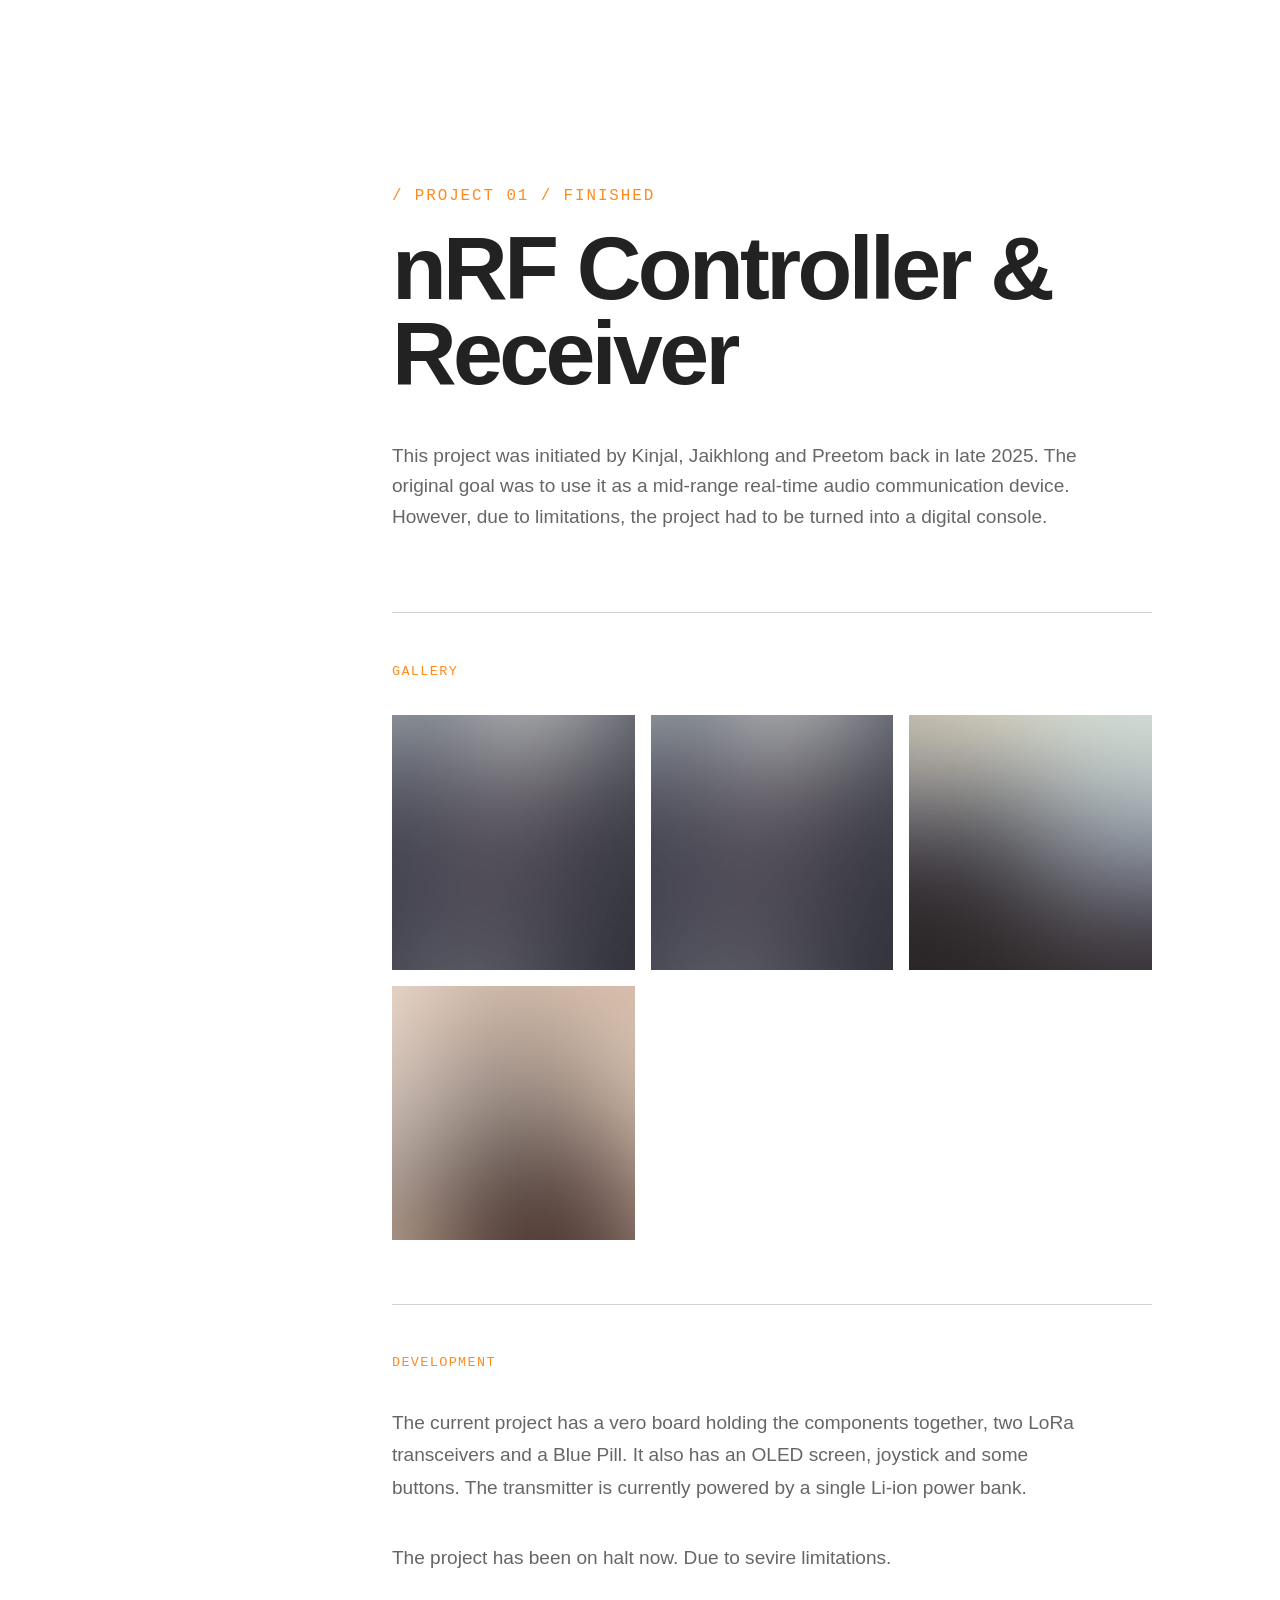
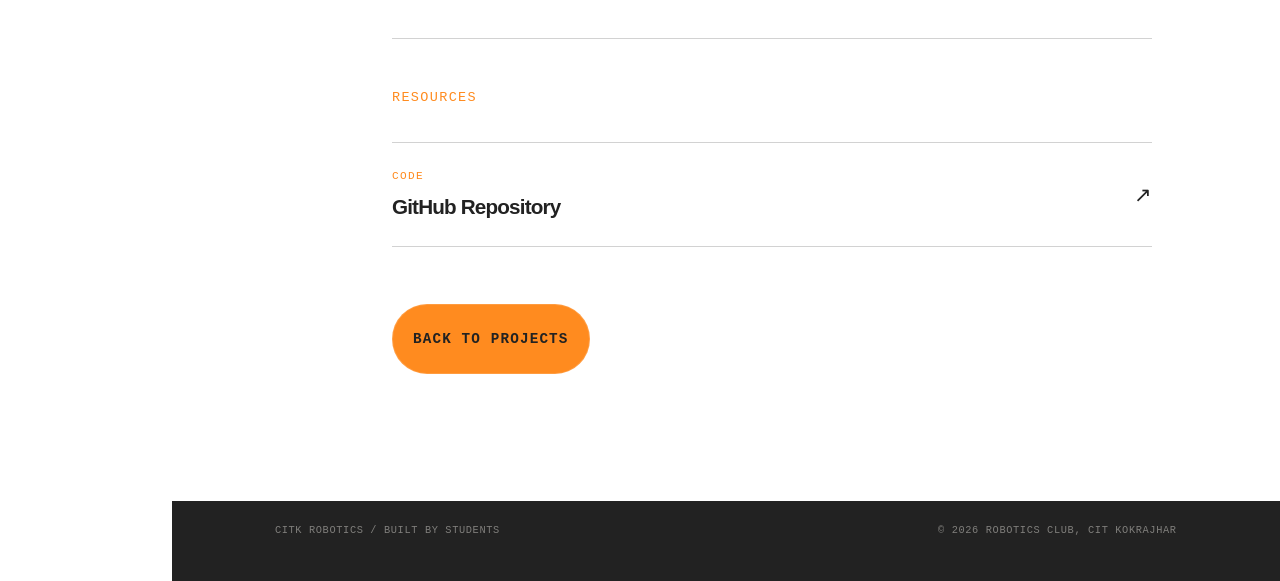
==== commit 4b1a2377: "set the link to org repo. And CSS tweaks" ====
--- a/projects/LoRa-Console.html
+++ b/projects/LoRa-Console.html
@@ -154,7 +154,7 @@
 
             <a
                 class="resource-link"
-                href="https://github.com/YOUR-ORG/YOUR-REPO"
+                href="https://github.com/RoboticsClub-CITK"
                 target="_blank"
                 rel="noopener noreferrer"
             >
--- a/assets/css/project-page.css
+++ b/assets/css/project-page.css
@@ -211,6 +211,10 @@
    ===================================================== */
 
 .project-detail > .button {
+    align-items: center;
+    display: inline-flex;
+    justify-content: center;
+    line-height: 1.2;
     margin-top: 4em;
 }
 
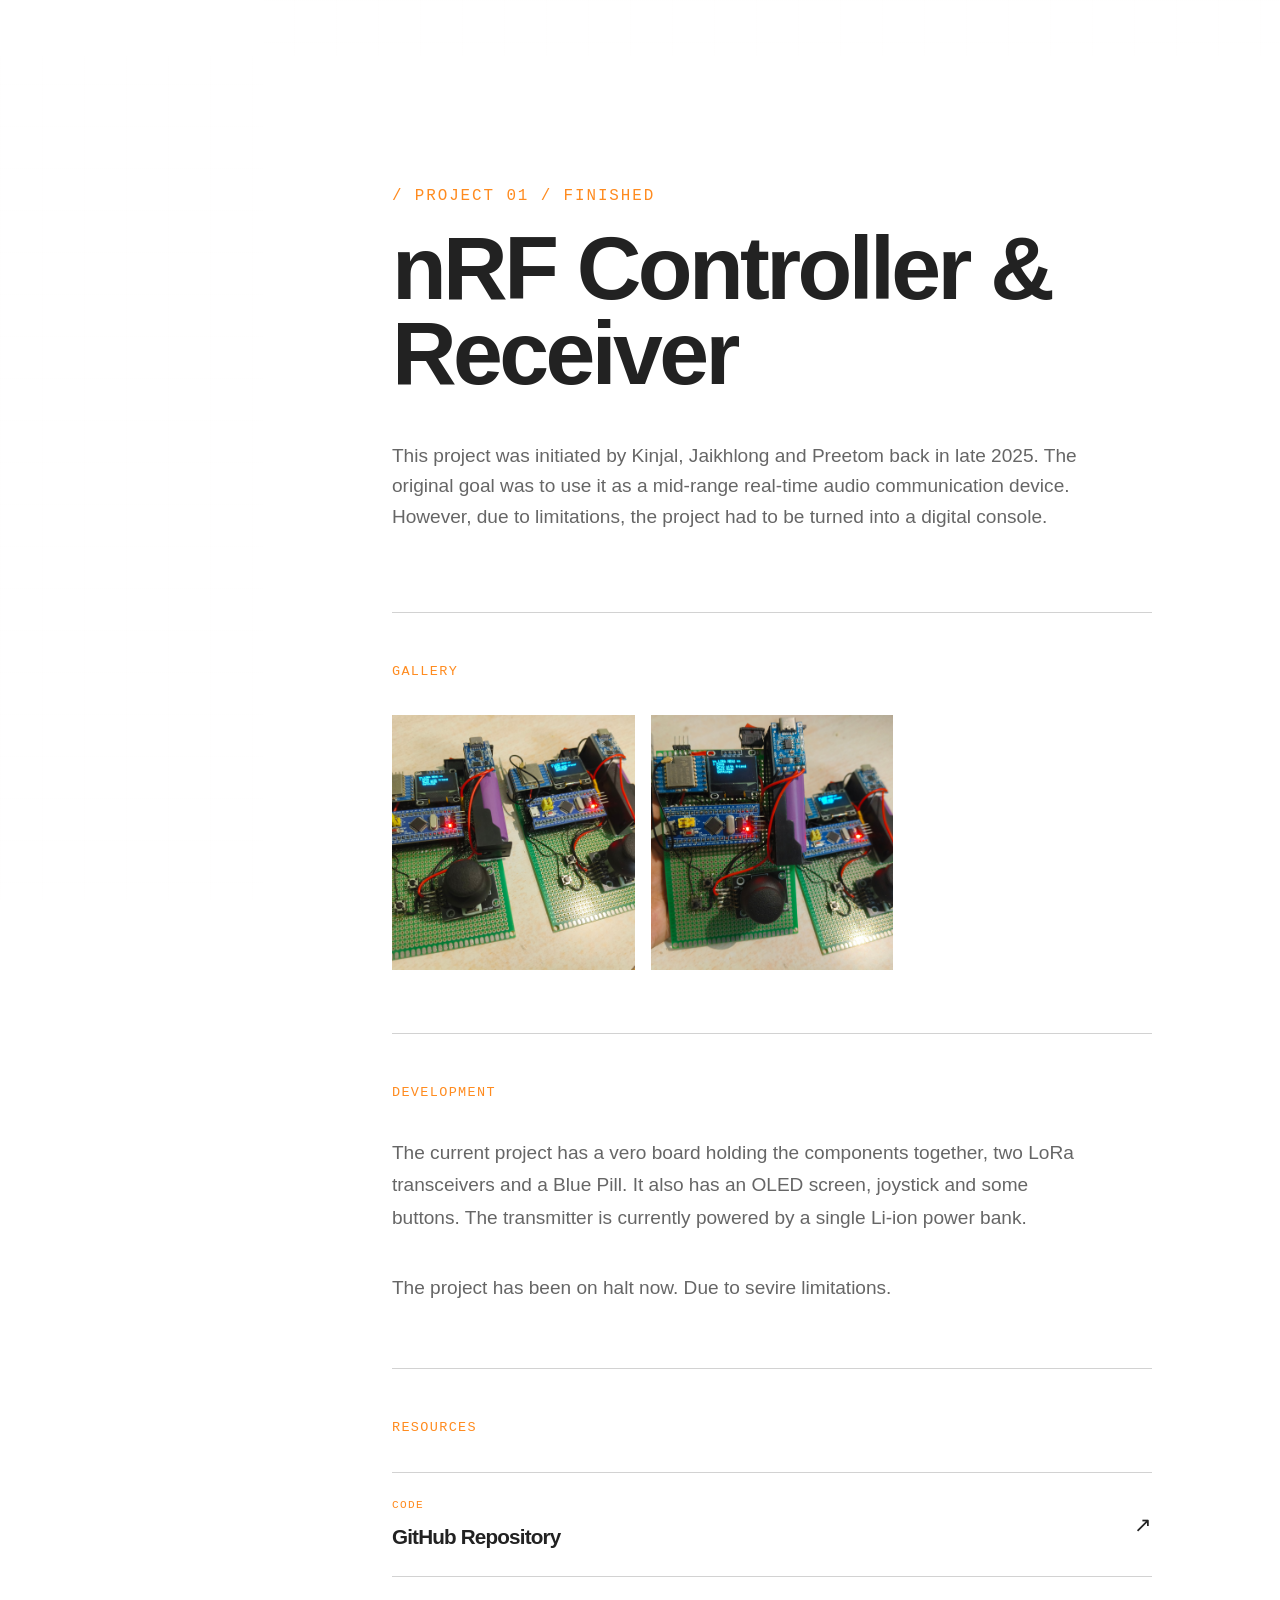
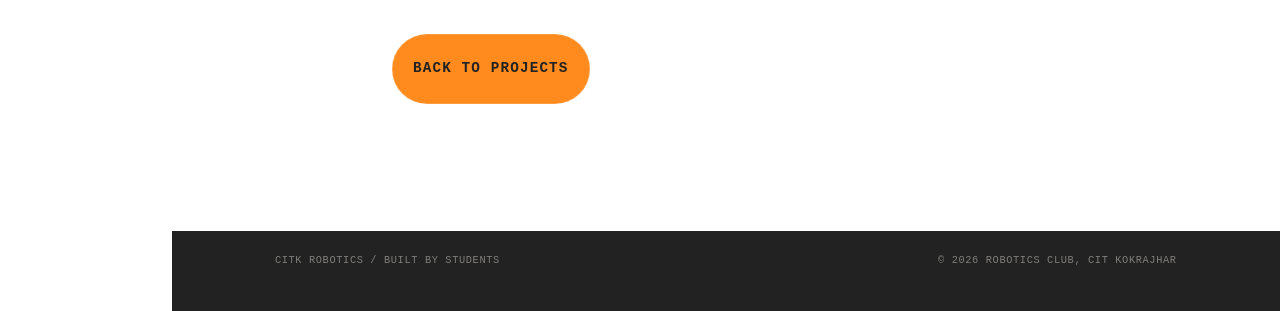
==== commit bdbbf338: "image link updated" ====
--- a/projects/LoRa-Console.html
+++ b/projects/LoRa-Console.html
@@ -70,17 +70,17 @@
             <div class="project-gallery">
 
                     <img
-                        src="../images/pic02.jpg"
+                        src="../images/project-images/LoRa-Console/pic01.jpg"
                         alt="nRF Controller & Receiver - Project prototype"
                         loading="lazy"
                     >
 
                     <img
-                        src="../images/pic02.jpg"
+                        src="../images/project-images/LoRa-Console/pic02.jpeg"
                         alt="nRF Controller & Receiver - Prototype"
                         loading="lazy"
                     >
-
+<!-- 
                     <img
                         src="../images/pic03.jpg"
                         alt="nRF Controller & Receiver - Electronics"
@@ -91,7 +91,7 @@
                         src="../images/pic04.jpg"
                         alt="nRF Controller & Receiver - Digital console"
                         loading="lazy"
-                    >
+                    > -->
             </div>
 
         </section>
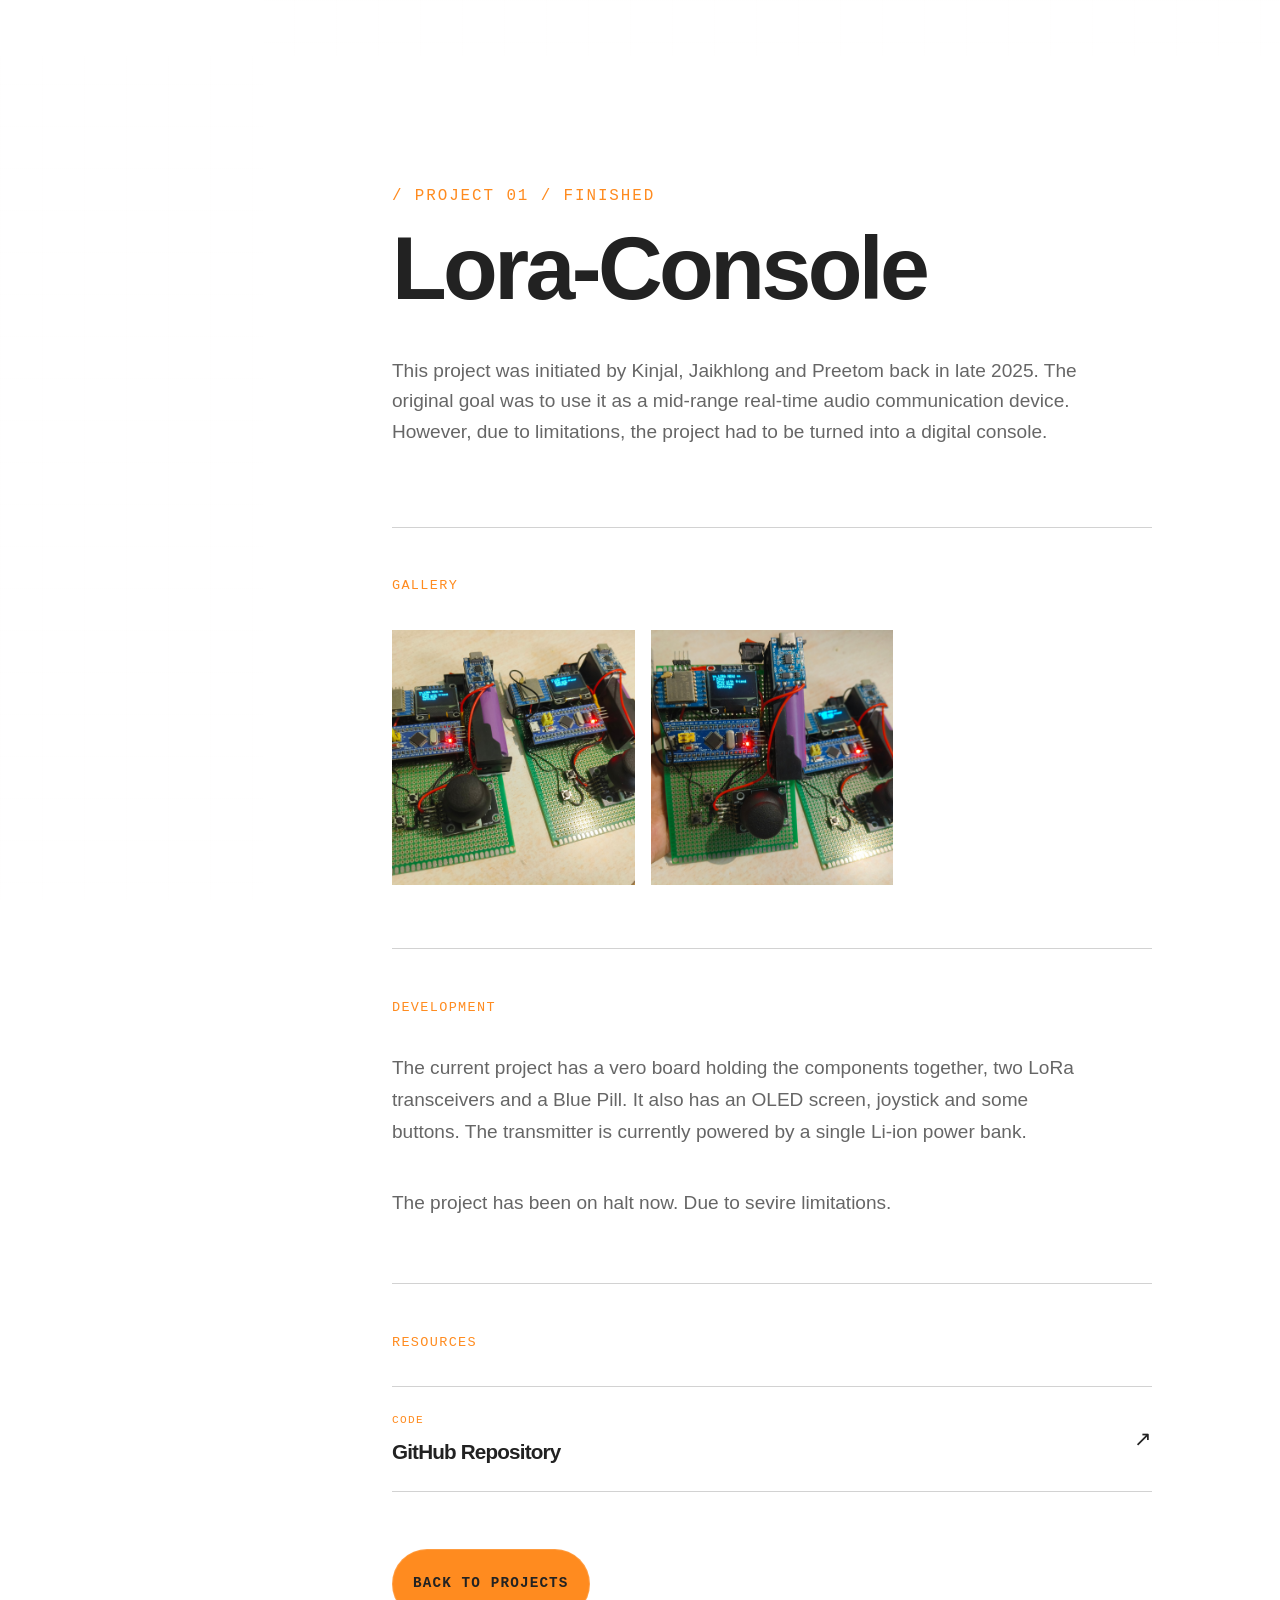
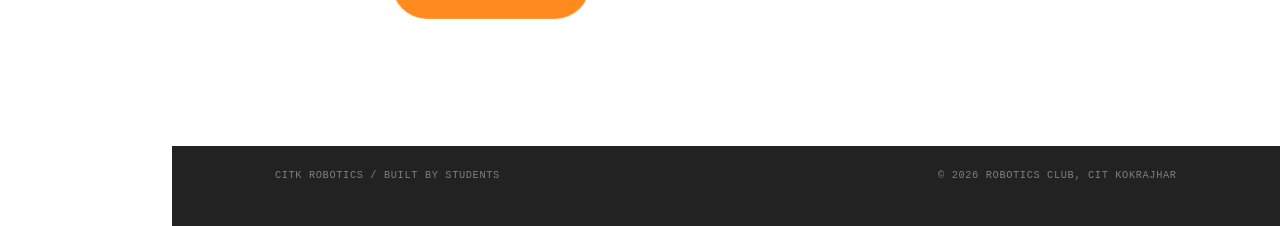
==== commit f0246228: "fix typo" ====
--- a/projects/LoRa-Console.html
+++ b/projects/LoRa-Console.html
@@ -42,7 +42,7 @@
     </p>
 
     <h1>
-        nRF Controller & Receiver
+        Lora-Console
     </h1>
 
 
